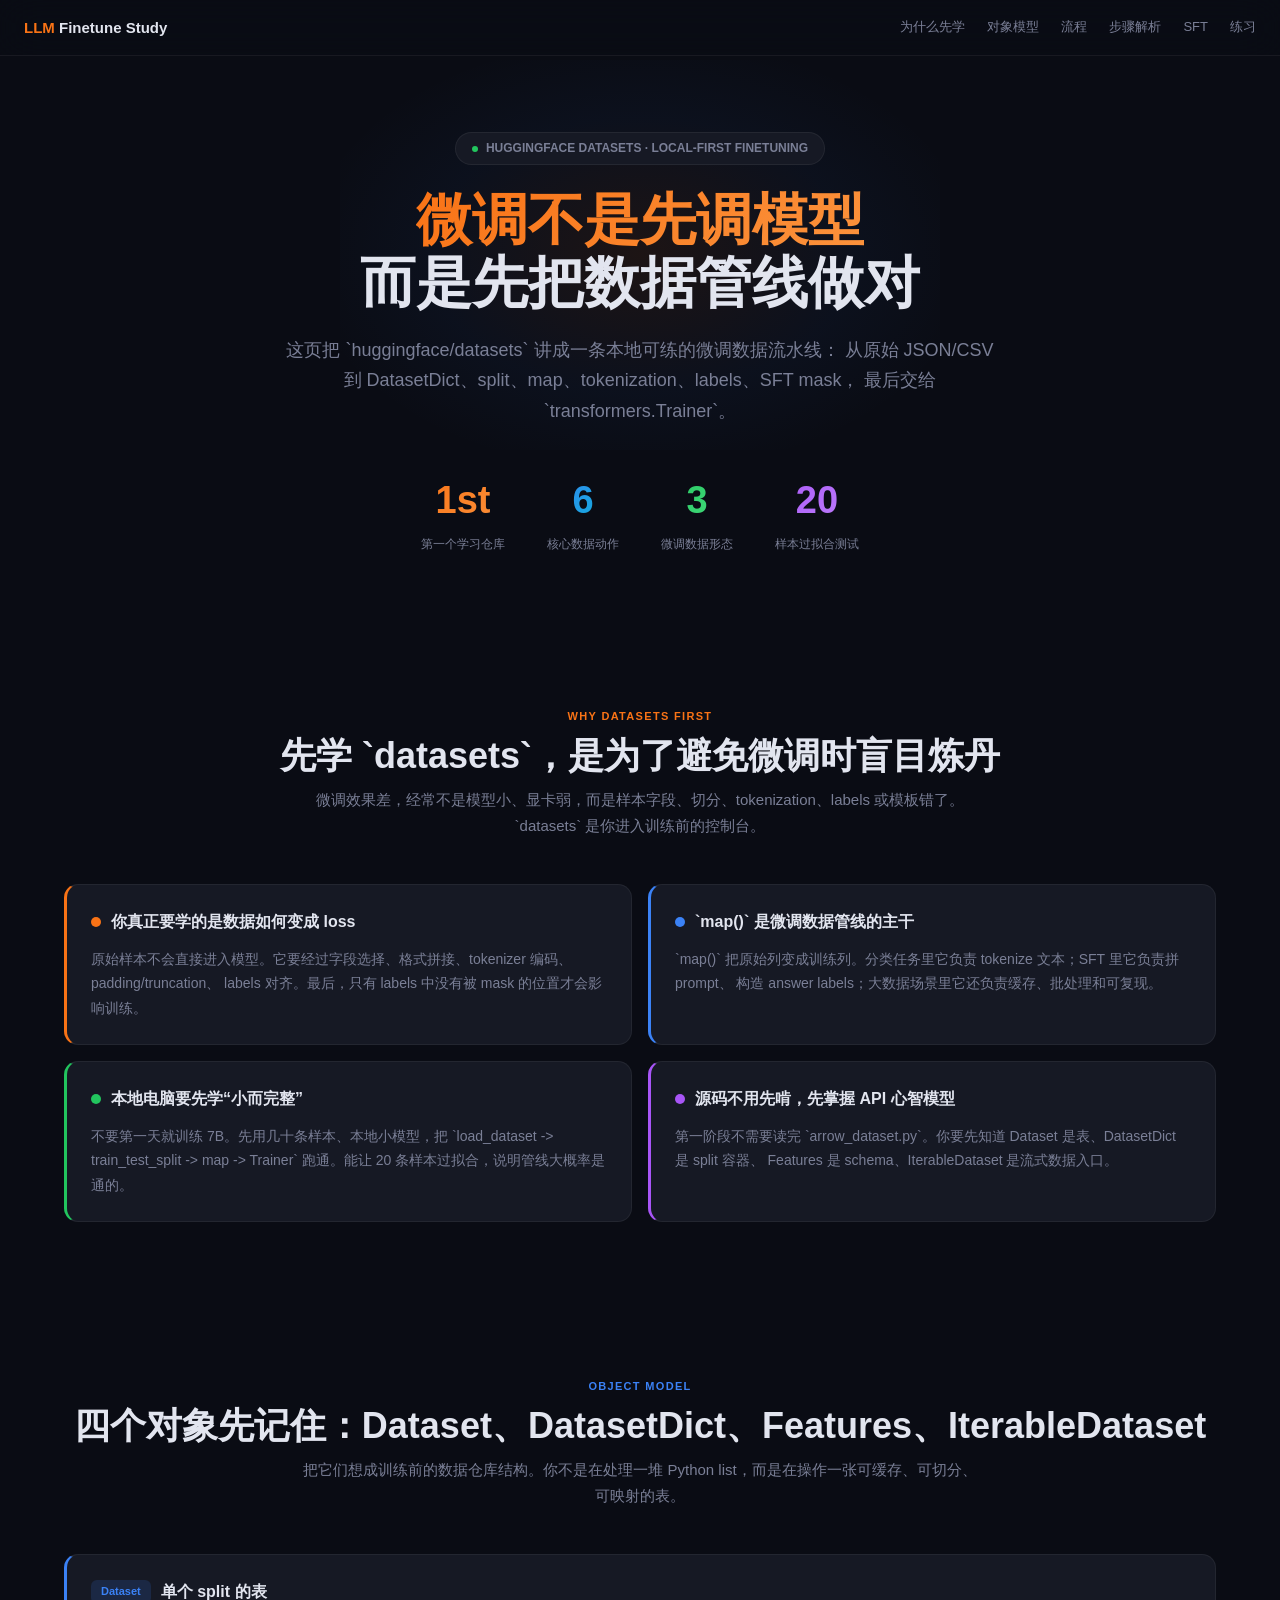
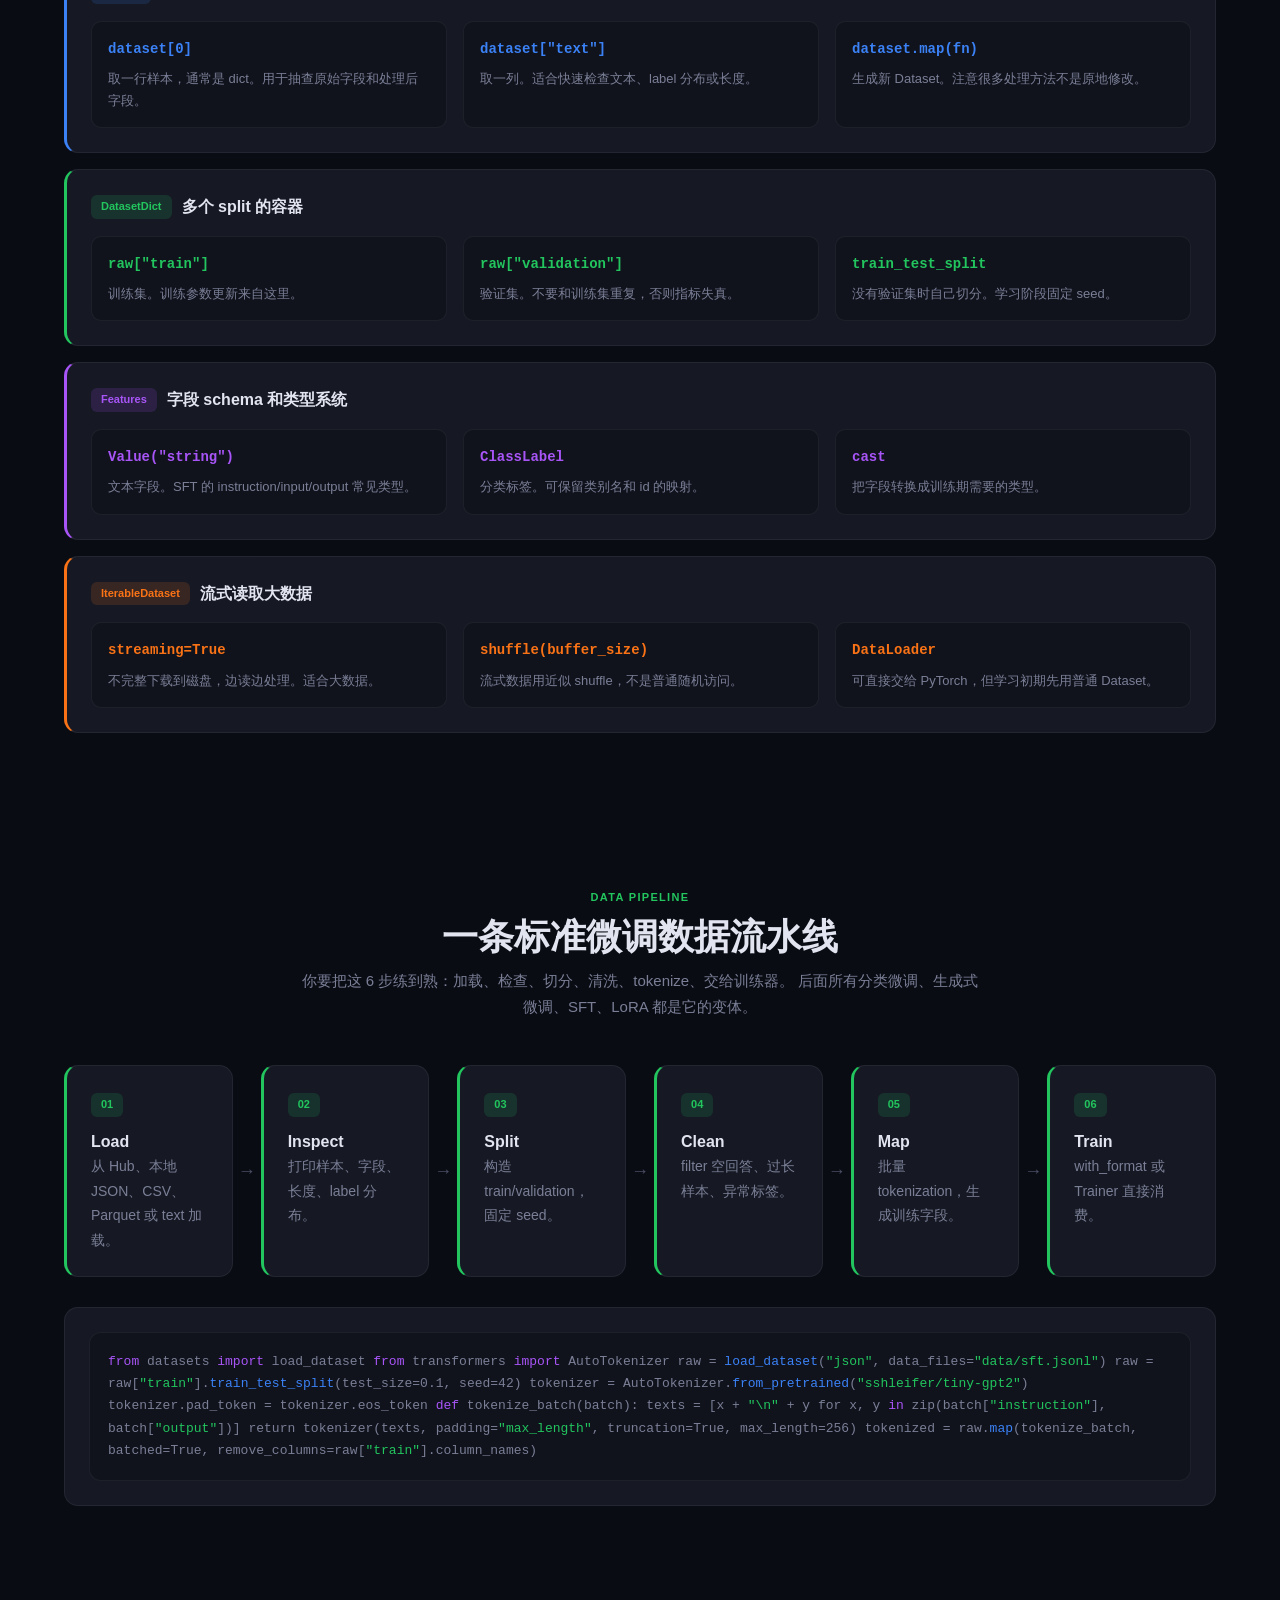
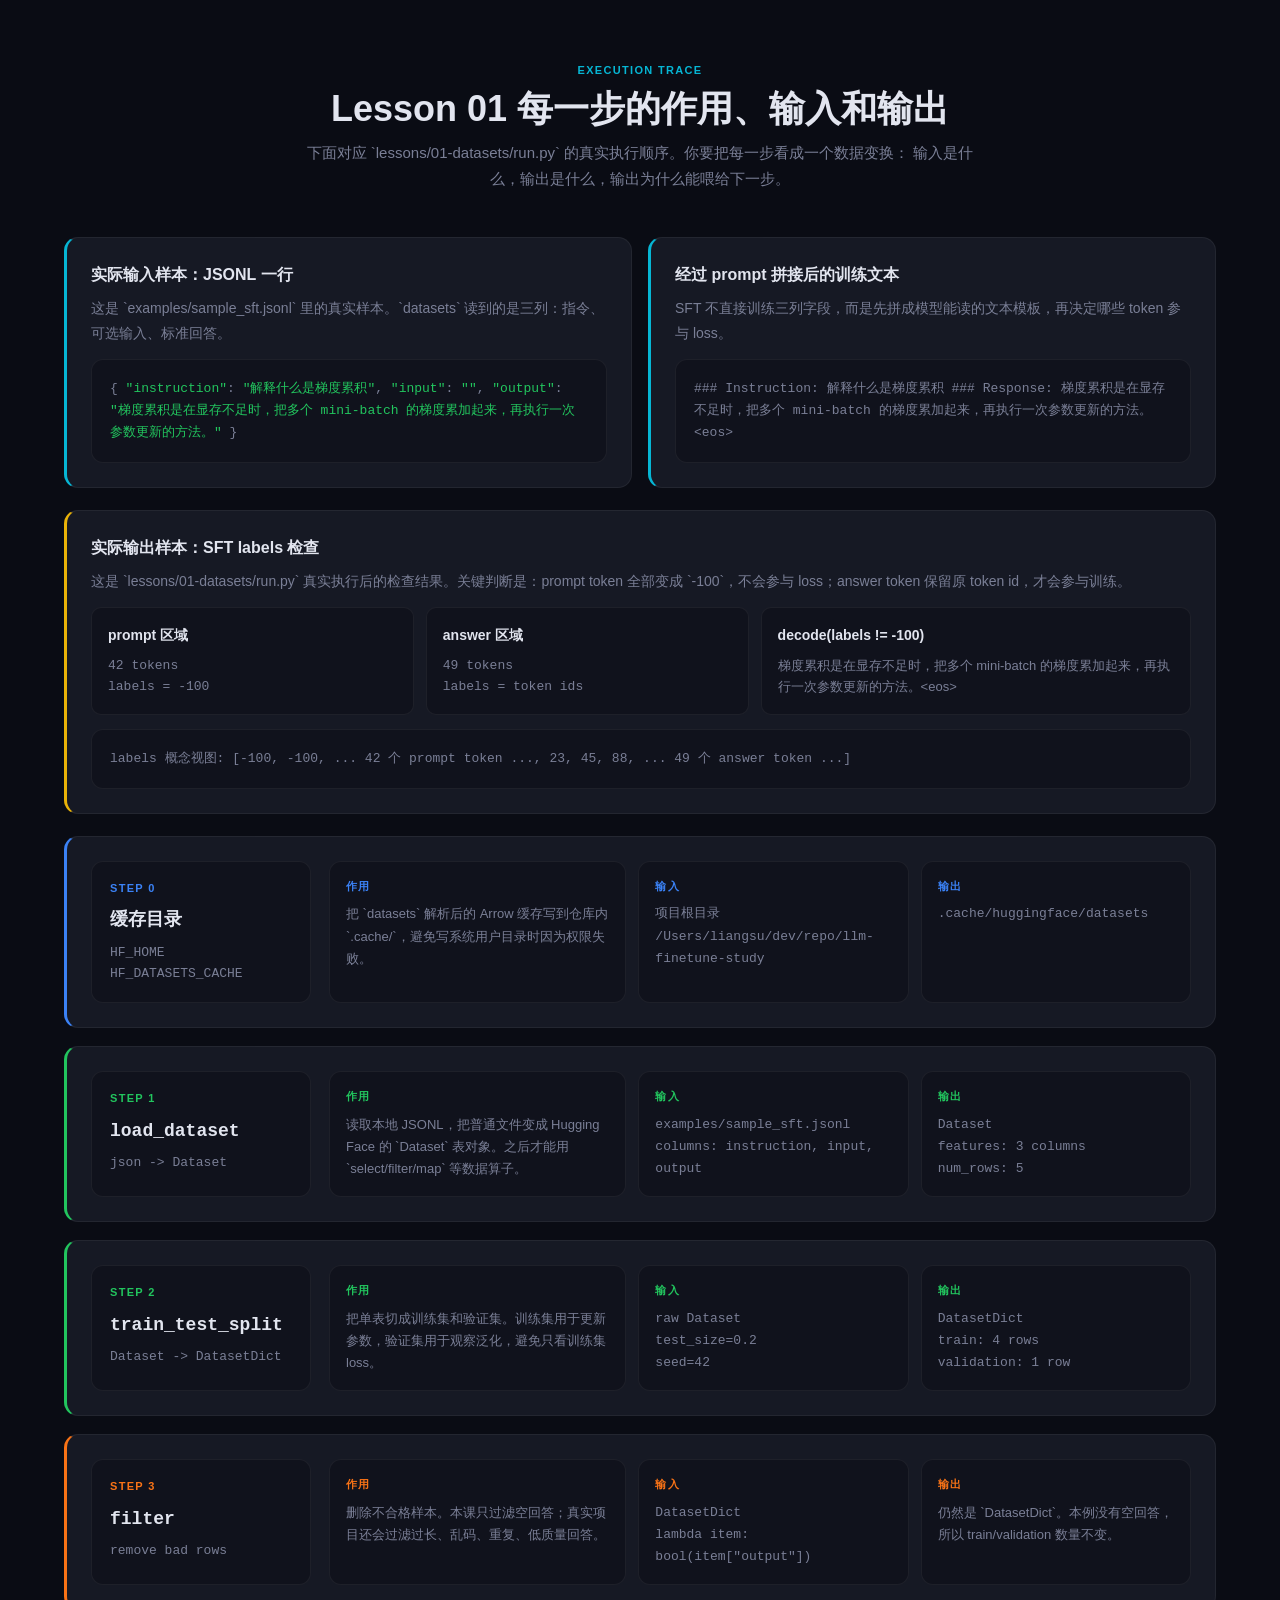
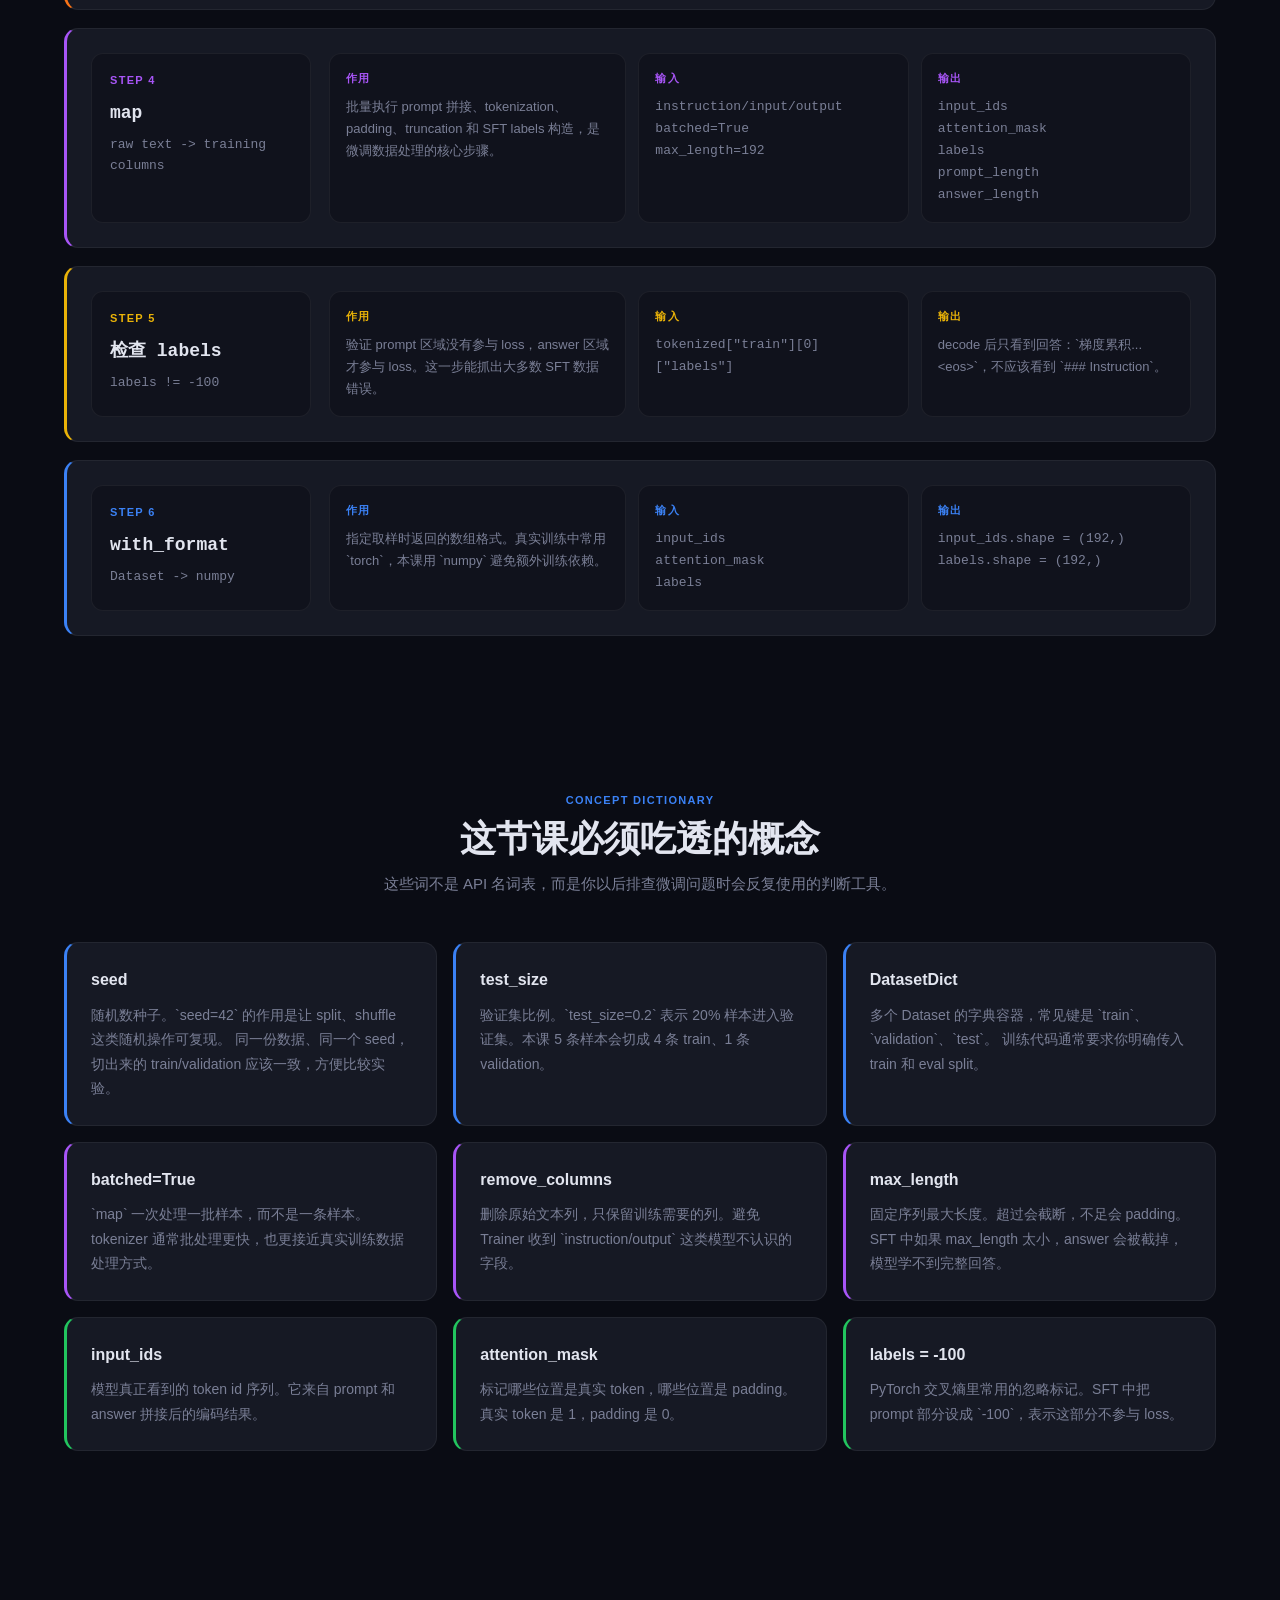
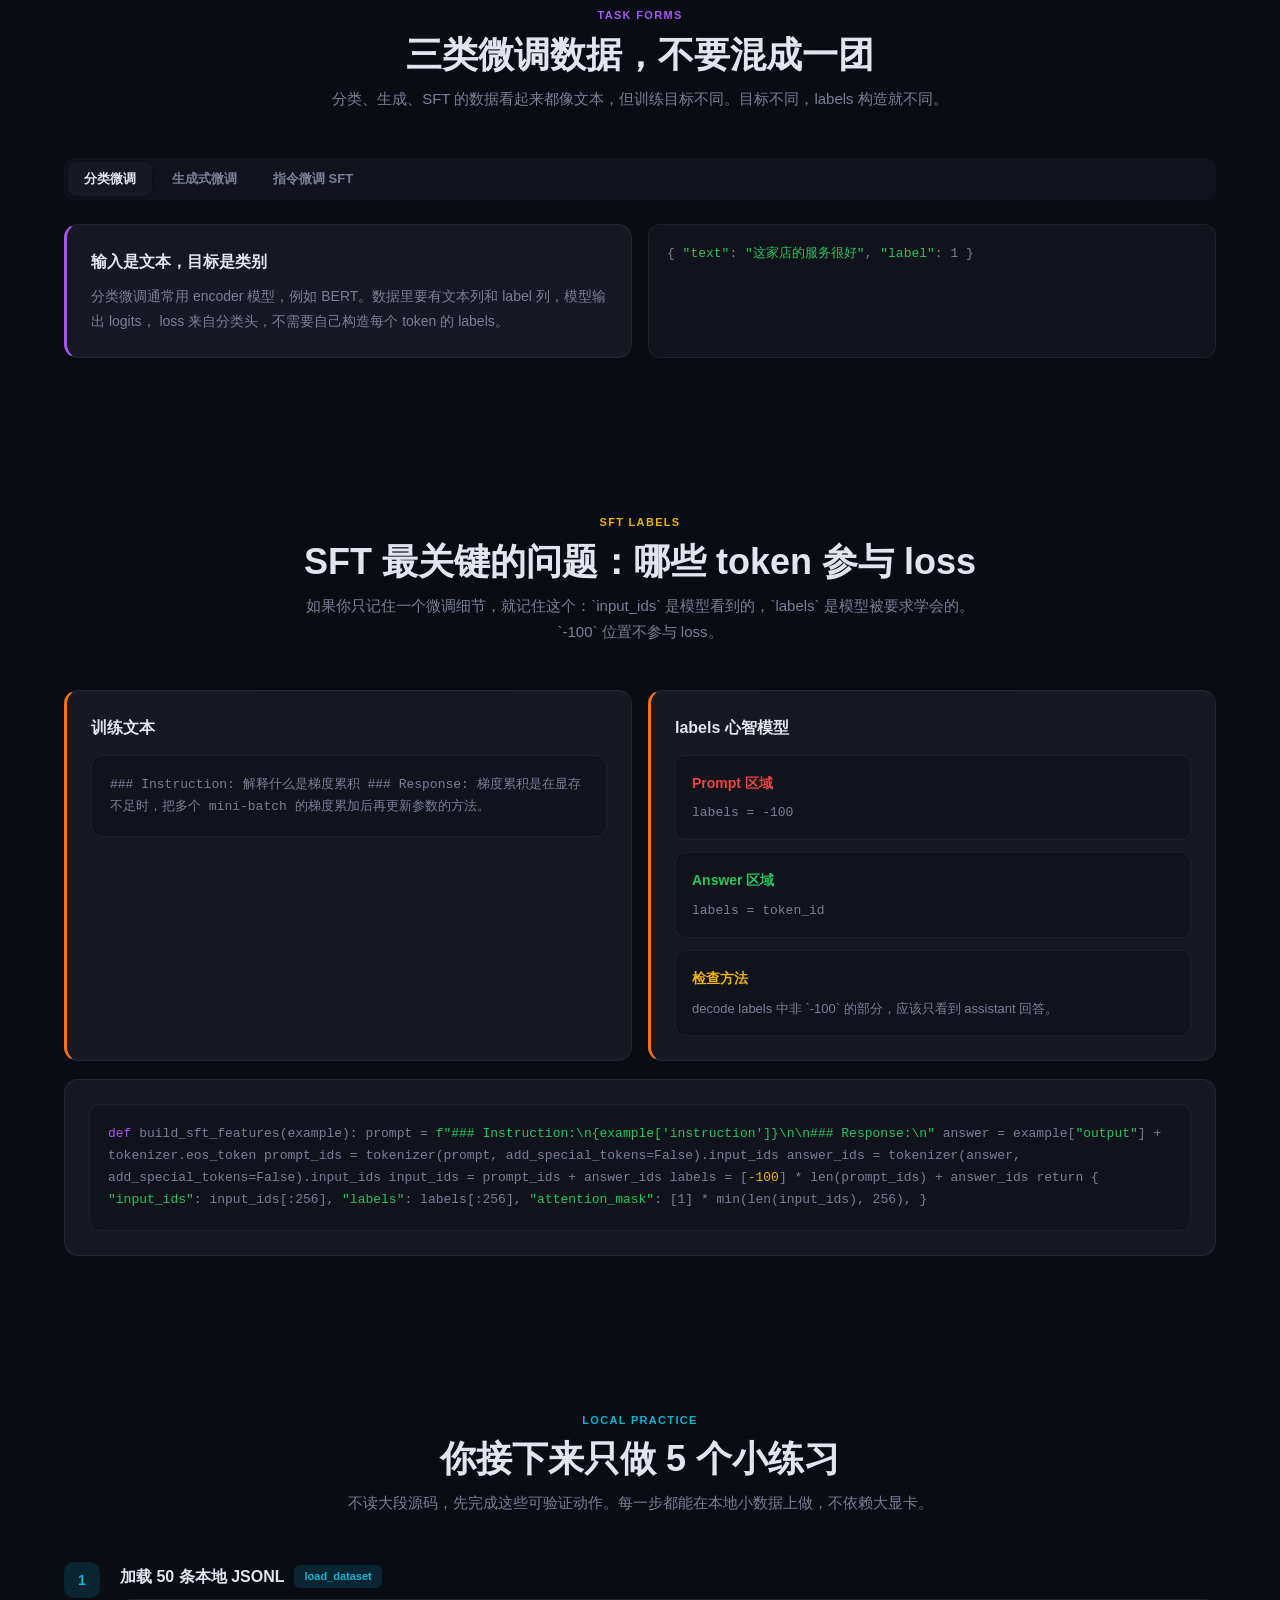
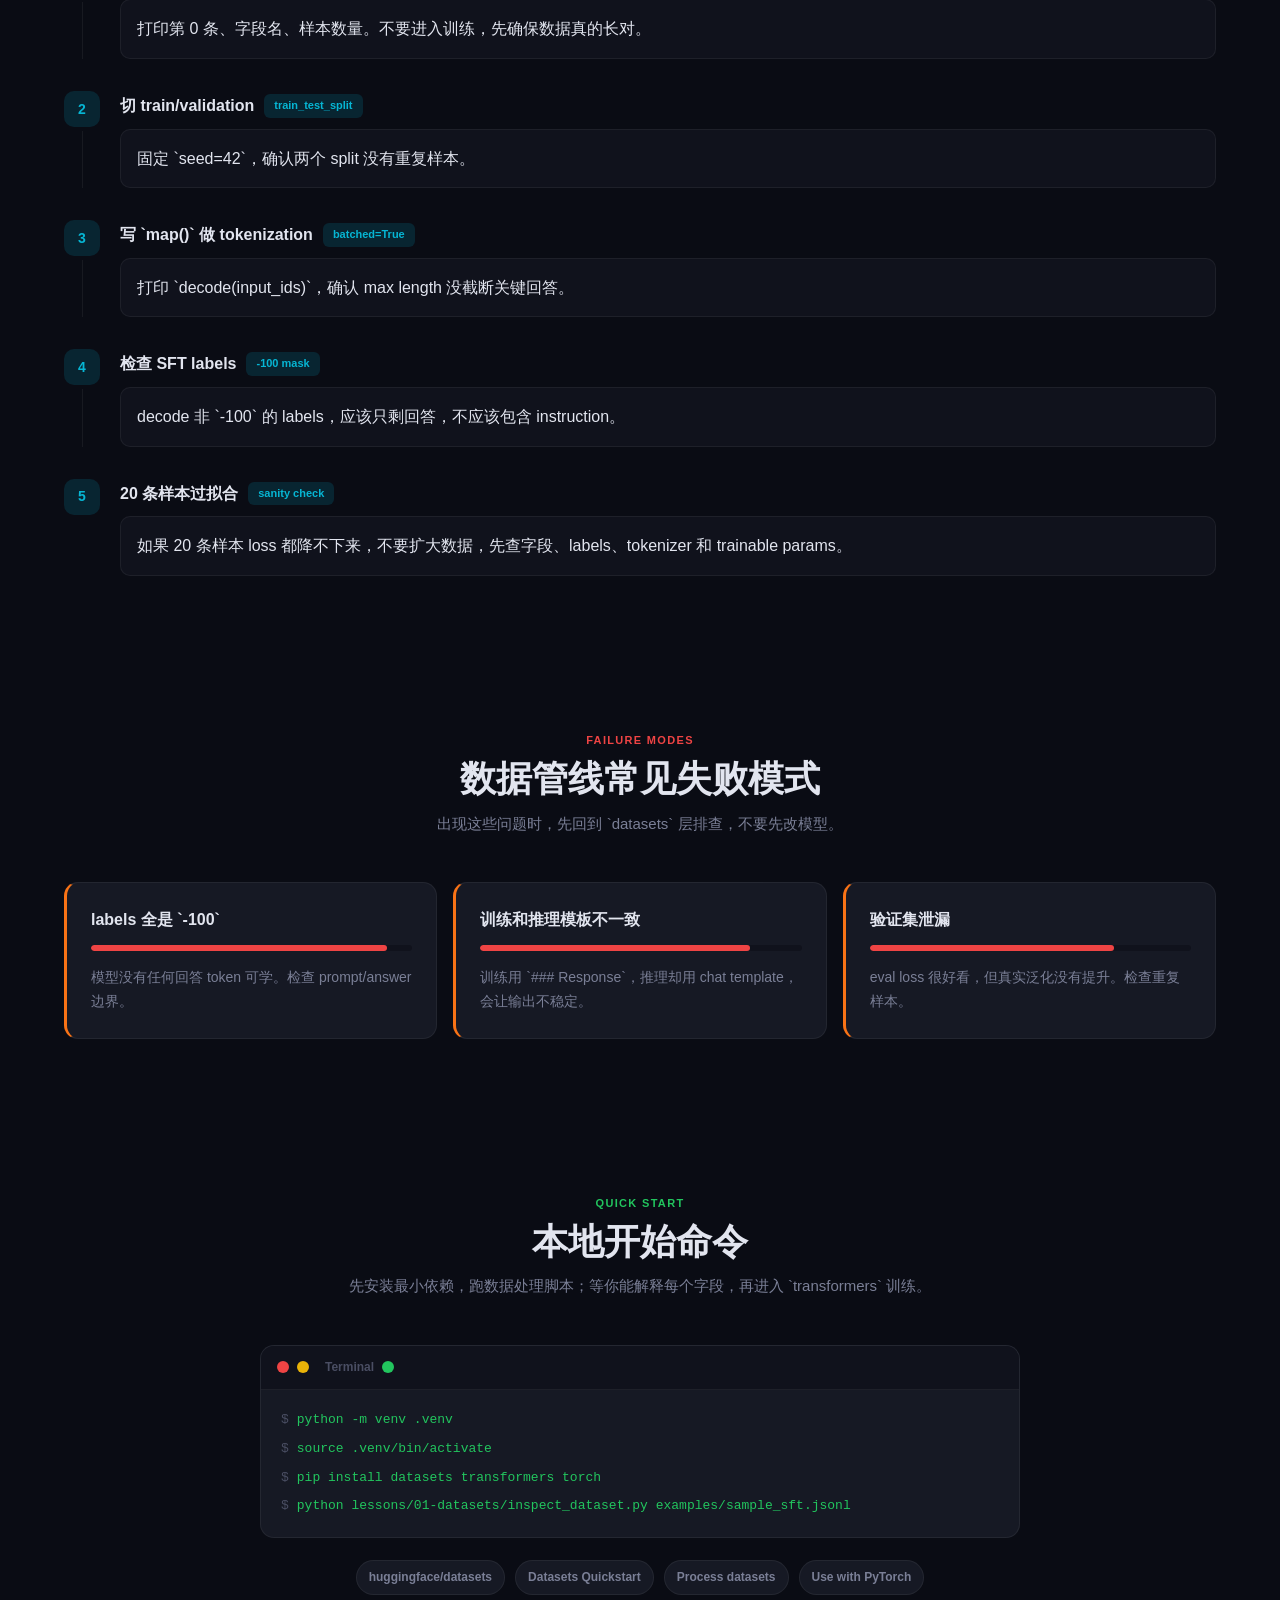
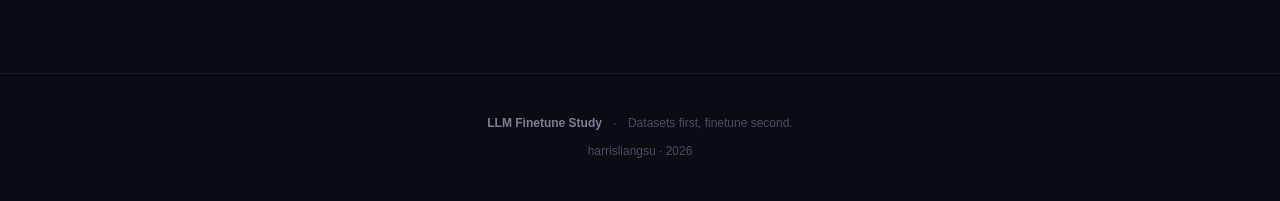
==== lessons/01-datasets/index.html @ c1cf3ad7 "Organize lessons into numbered folders" ====
<!DOCTYPE html>
<html lang="zh-CN">
<head>
  <meta charset="UTF-8" />
  <meta name="viewport" content="width=device-width, initial-scale=1.0" />
  <title>Datasets 微调数据管线 | LLM Finetune Study</title>
  <style>
    :root {
      --bg-deepest: #0a0c14;
      --bg-surface: #10121c;
      --bg-card: #161924;
      --bg-card-hover: #1c1f2e;
      --border: rgba(255, 255, 255, 0.06);
      --border-hover: rgba(255, 255, 255, 0.12);
      --text-primary: #e2e5ef;
      --text-secondary: #7a7f96;
      --text-tertiary: #4a4e63;
      --accent-orange: #f97316; --accent-orange-dim: rgba(249,115,22,0.15);
      --accent-blue: #3b82f6; --accent-blue-dim: rgba(59,130,246,0.15);
      --accent-green: #22c55e; --accent-green-dim: rgba(34,197,94,0.15);
      --accent-gold: #eab308; --accent-gold-dim: rgba(234,179,8,0.15);
      --accent-purple: #a855f7; --accent-purple-dim: rgba(168,85,247,0.15);
      --accent-red: #ef4444; --accent-red-dim: rgba(239,68,68,0.15);
      --accent-cyan: #06b6d4; --accent-cyan-dim: rgba(6,182,212,0.15);
      --radius: 14px;
      --radius-sm: 8px;
    }

    * { margin: 0; padding: 0; box-sizing: border-box; }

    html {
      scroll-behavior: smooth;
      scrollbar-width: thin;
      scrollbar-color: var(--text-tertiary) transparent;
    }
    html::-webkit-scrollbar { width: 4px; }
    html::-webkit-scrollbar-track { background: transparent; }
    html::-webkit-scrollbar-thumb { background: var(--text-tertiary); border-radius: 2px; }

    body {
      font-family: -apple-system, 'SF Pro Display', 'Helvetica Neue', 'PingFang SC',
                   'Microsoft YaHei', sans-serif;
      background: var(--bg-deepest);
      color: var(--text-primary);
      line-height: 1.6;
      -webkit-font-smoothing: antialiased;
    }

    code, pre, .mono {
      font-family: 'SF Mono', 'Fira Code', 'Cascadia Code', Menlo, monospace;
    }

    a { color: inherit; }

    .nav {
      position: fixed;
      top: 0;
      left: 0;
      right: 0;
      z-index: 100;
      background: rgba(10, 12, 20, 0.75);
      backdrop-filter: blur(20px);
      -webkit-backdrop-filter: blur(20px);
      border-bottom: 1px solid var(--border);
      padding: 0 24px;
      height: 56px;
      display: flex;
      align-items: center;
      justify-content: space-between;
    }

    .nav-logo {
      font-size: 15px;
      font-weight: 700;
      letter-spacing: 0;
      color: var(--text-primary);
      white-space: nowrap;
    }

    .nav-logo span { color: var(--accent-orange); }

    .nav-links {
      display: flex;
      gap: 22px;
      align-items: center;
    }

    .nav-links a {
      color: var(--text-secondary);
      text-decoration: none;
      font-size: 13px;
      font-weight: 500;
      transition: color 0.2s;
      white-space: nowrap;
    }

    .nav-links a:hover { color: var(--text-primary); }

    .hero {
      padding: 132px 24px 76px;
      max-width: 1200px;
      margin: 0 auto;
      text-align: center;
      position: relative;
    }

    .hero::before {
      content: '';
      position: absolute;
      top: 60px;
      left: 50%;
      transform: translateX(-50%);
      width: 600px;
      height: 390px;
      background: radial-gradient(ellipse,
        rgba(249,115,22,0.08) 0%,
        rgba(59,130,246,0.04) 50%,
        transparent 80%);
      pointer-events: none;
    }

    .hero > * { position: relative; }

    .hero-badge {
      display: inline-flex;
      align-items: center;
      gap: 8px;
      padding: 6px 16px;
      border-radius: 999px;
      background: var(--bg-card);
      border: 1px solid var(--border);
      font-size: 12px;
      font-weight: 600;
      color: var(--text-secondary);
      margin-bottom: 24px;
    }

    .hero-badge .dot {
      width: 6px;
      height: 6px;
      border-radius: 50%;
      background: var(--accent-green);
      animation: pulse 2s ease-in-out infinite;
    }

    .hero h1 {
      font-size: 56px;
      font-weight: 800;
      letter-spacing: 0;
      line-height: 1.12;
      margin-bottom: 20px;
    }

    .hero-desc {
      font-size: 18px;
      color: var(--text-secondary);
      max-width: 720px;
      margin: 0 auto 44px;
      line-height: 1.7;
    }

    .hero-stats {
      display: flex;
      justify-content: center;
      gap: 42px;
      flex-wrap: wrap;
    }

    .hero-stat-val {
      font-size: 38px;
      font-weight: 800;
      letter-spacing: 0;
    }

    .hero-stat-label {
      font-size: 12px;
      color: var(--text-secondary);
      font-weight: 500;
      margin-top: 4px;
    }

    .grad-orange {
      background: linear-gradient(135deg, var(--accent-orange), #fb923c);
      -webkit-background-clip: text;
      -webkit-text-fill-color: transparent;
      background-clip: text;
    }

    .grad-blue {
      background: linear-gradient(135deg, var(--accent-blue), var(--accent-cyan));
      -webkit-background-clip: text;
      -webkit-text-fill-color: transparent;
      background-clip: text;
    }

    .grad-green {
      background: linear-gradient(135deg, var(--accent-green), #4ade80);
      -webkit-background-clip: text;
      -webkit-text-fill-color: transparent;
      background-clip: text;
    }

    .grad-purple {
      background: linear-gradient(135deg, var(--accent-purple), #c084fc);
      -webkit-background-clip: text;
      -webkit-text-fill-color: transparent;
      background-clip: text;
    }

    .section {
      padding: 78px 24px;
      max-width: 1200px;
      margin: 0 auto;
    }

    .section-header-center {
      text-align: center;
      margin-bottom: 46px;
    }

    .section-label {
      font-size: 11px;
      font-weight: 600;
      letter-spacing: 0.12em;
      text-transform: uppercase;
      color: var(--accent-blue);
      margin-bottom: 8px;
    }

    .section-title {
      font-size: 36px;
      font-weight: 800;
      letter-spacing: 0;
      line-height: 1.2;
      margin-bottom: 10px;
    }

    .section-subtitle {
      color: var(--text-secondary);
      font-size: 15px;
      max-width: 680px;
      line-height: 1.7;
    }

    .section-subtitle.center {
      margin: 0 auto;
      text-align: center;
    }

    .grid-2 { display: grid; grid-template-columns: repeat(2, 1fr); gap: 16px; }
    .grid-3 { display: grid; grid-template-columns: repeat(3, 1fr); gap: 16px; }
    .grid-4 { display: grid; grid-template-columns: repeat(4, 1fr); gap: 16px; }

    .card {
      background: var(--bg-card);
      border: 1px solid var(--border);
      border-radius: var(--radius);
      padding: 24px;
      transition: border-color 0.3s, background 0.3s;
    }

    .card:hover {
      border-color: var(--border-hover);
      background: var(--bg-card-hover);
    }

    .card-rail-orange { border-left: 3px solid var(--accent-orange); }
    .card-rail-blue { border-left: 3px solid var(--accent-blue); }
    .card-rail-green { border-left: 3px solid var(--accent-green); }
    .card-rail-purple { border-left: 3px solid var(--accent-purple); }

    .pillar-dot {
      width: 10px;
      height: 10px;
      border-radius: 50%;
      flex-shrink: 0;
    }

    .badge {
      display: inline-flex;
      align-items: center;
      gap: 4px;
      padding: 3px 10px;
      border-radius: 6px;
      font-size: 11px;
      font-weight: 600;
      white-space: nowrap;
    }

    .surface {
      background: var(--bg-surface);
      border: 1px solid var(--border);
      border-radius: 10px;
      padding: 16px;
    }

    .surface-title {
      font-weight: 700;
      font-size: 14px;
      margin-bottom: 8px;
    }

    .surface-body {
      color: var(--text-secondary);
      font-size: 13px;
      line-height: 1.65;
    }

    .trace-list {
      display: flex;
      flex-direction: column;
      gap: 18px;
    }

    .trace-card {
      display: grid;
      grid-template-columns: 220px 1fr;
      gap: 18px;
      align-items: stretch;
    }

    .trace-sidebar {
      background: var(--bg-surface);
      border: 1px solid var(--border);
      border-radius: 12px;
      padding: 18px;
      min-width: 0;
    }

    .trace-step {
      font-size: 11px;
      font-weight: 800;
      letter-spacing: 0.12em;
      text-transform: uppercase;
      margin-bottom: 12px;
    }

    .trace-api {
      font-size: 18px;
      font-weight: 800;
      line-height: 1.3;
      margin-bottom: 10px;
      word-break: normal;
      overflow-wrap: anywhere;
    }

    .trace-type {
      color: var(--text-secondary);
      font-size: 13px;
      line-height: 1.6;
    }

    .trace-content {
      display: grid;
      grid-template-columns: 1.1fr 1fr 1fr;
      gap: 12px;
    }

    .trace-block {
      background: var(--bg-surface);
      border: 1px solid var(--border);
      border-radius: 12px;
      padding: 16px;
      min-width: 0;
    }

    .trace-block-label {
      font-size: 11px;
      font-weight: 800;
      letter-spacing: 0.12em;
      text-transform: uppercase;
      margin-bottom: 8px;
    }

    .trace-block-text {
      color: var(--text-secondary);
      font-size: 13px;
      line-height: 1.7;
    }

    .sample-grid {
      display: grid;
      grid-template-columns: 1fr 1fr;
      gap: 16px;
      align-items: stretch;
    }

    .sample-wide {
      margin-bottom: 22px;
      border-left: 3px solid var(--accent-gold);
    }

    .label-example {
      display: grid;
      grid-template-columns: 0.9fr 0.9fr 1.2fr;
      gap: 12px;
      margin-top: 14px;
    }

    .kicker-row {
      display: flex;
      align-items: center;
      gap: 10px;
      margin-bottom: 12px;
    }

    .card-title {
      font-weight: 800;
      font-size: 16px;
      letter-spacing: 0;
    }

    .card-body {
      color: var(--text-secondary);
      font-size: 14px;
      line-height: 1.75;
    }

    .flow-container {
      display: flex;
      align-items: stretch;
      gap: 0;
      overflow-x: auto;
      padding-bottom: 8px;
    }

    .flow-phase { flex: 1; min-width: 168px; }

    .flow-arrow {
      display: flex;
      align-items: center;
      justify-content: center;
      color: var(--text-tertiary);
      font-size: 18px;
      padding: 0 5px;
    }

    .tab-bar {
      display: flex;
      gap: 4px;
      margin-bottom: 24px;
      background: var(--bg-surface);
      border-radius: 10px;
      padding: 4px;
      overflow-x: auto;
    }

    .tab-btn {
      padding: 8px 16px;
      border-radius: 8px;
      border: none;
      background: transparent;
      color: var(--text-secondary);
      font-size: 13px;
      font-weight: 600;
      cursor: pointer;
      white-space: nowrap;
      transition: all 0.2s;
      font-family: inherit;
    }

    .tab-btn.active {
      background: var(--bg-card);
      color: var(--text-primary);
      box-shadow: 0 1px 3px rgba(0, 0, 0, 0.3);
    }

    .tab-panel { display: none; }
    .tab-panel.active { display: block; }

    .code-block {
      background: var(--bg-surface);
      border: 1px solid var(--border);
      border-radius: 12px;
      padding: 18px;
      color: var(--text-secondary);
      font-size: 13px;
      line-height: 1.7;
      overflow-x: auto;
    }

    .code-block .comment { color: var(--text-tertiary); }
    .code-block .keyword { color: var(--accent-purple); }
    .code-block .string { color: var(--accent-green); }
    .code-block .call { color: var(--accent-blue); }
    .code-block .warn { color: var(--accent-gold); }

    .timeline-item {
      display: flex;
      gap: 20px;
      position: relative;
      padding-bottom: 32px;
    }

    .timeline-item:last-child { padding-bottom: 0; }

    .timeline-num {
      width: 36px;
      height: 36px;
      border-radius: 10px;
      display: flex;
      align-items: center;
      justify-content: center;
      font-size: 14px;
      font-weight: 700;
      flex-shrink: 0;
    }

    .timeline-line {
      position: absolute;
      left: 18px;
      top: 40px;
      bottom: 0;
      width: 1px;
      background: var(--border);
    }

    .timeline-item:last-child .timeline-line { display: none; }

    .progress-bar {
      height: 6px;
      border-radius: 3px;
      background: var(--bg-surface);
      overflow: hidden;
      margin-top: 12px;
    }

    .progress-fill {
      height: 100%;
      border-radius: 3px;
      transition: width 1s ease-out;
    }

    .terminal {
      background: var(--bg-card);
      border: 1px solid var(--border);
      border-radius: var(--radius);
      overflow: hidden;
    }

    .terminal-header {
      display: flex;
      align-items: center;
      gap: 8px;
      padding: 12px 16px;
      background: var(--bg-surface);
      border-bottom: 1px solid var(--border);
    }

    .terminal-header::before,
    .terminal-header::after,
    .terminal-header > .dot-yellow {
      content: '';
      width: 12px;
      height: 12px;
      border-radius: 50%;
    }

    .terminal-header::before { background: var(--accent-red); }
    .terminal-header > .dot-yellow { background: var(--accent-gold); }
    .terminal-header::after { background: var(--accent-green); }

    .terminal-body {
      padding: 20px;
      font-family: 'SF Mono', 'Fira Code', 'Cascadia Code', Menlo, monospace;
      font-size: 13px;
      color: var(--accent-green);
      overflow-x: auto;
    }

    .terminal-prompt::before {
      content: '$';
      color: var(--text-tertiary);
      margin-right: 8px;
    }

    .footer {
      text-align: center;
      padding: 40px 24px;
      border-top: 1px solid var(--border);
      color: var(--text-tertiary);
      font-size: 12px;
    }

    .source-list {
      display: flex;
      flex-wrap: wrap;
      gap: 10px;
      justify-content: center;
      margin-top: 22px;
    }

    .source-list a {
      text-decoration: none;
      color: var(--text-secondary);
      border: 1px solid var(--border);
      background: var(--bg-card);
      border-radius: 999px;
      padding: 7px 12px;
      font-size: 12px;
      font-weight: 600;
    }

    .source-list a:hover {
      color: var(--text-primary);
      border-color: var(--border-hover);
    }

    @keyframes pulse {
      0%, 100% { opacity: 1; transform: scale(1); }
      50% { opacity: 0.5; transform: scale(0.8); }
    }

    @keyframes fadeUp {
      from { opacity: 0; transform: translateY(20px); }
      to { opacity: 1; transform: translateY(0); }
    }

    .fade-up { animation: fadeUp 0.6s ease-out both; }

    @media (max-width: 900px) {
      .grid-2, .grid-3, .grid-4 { grid-template-columns: 1fr; }
      .trace-card { grid-template-columns: 1fr; }
      .trace-content { grid-template-columns: 1fr; }
      .sample-grid { grid-template-columns: 1fr; }
      .label-example { grid-template-columns: 1fr; }
      .nav-links { display: none; }
      .hero { padding-top: 112px; }
      .hero h1 { font-size: 38px; }
      .hero-desc { font-size: 16px; }
      .section-title { font-size: 28px; }
      .hero-stats { gap: 24px; }
    }
  </style>
</head>
<body>
  <nav class="nav">
    <div class="nav-logo"><span>LLM</span> Finetune Study</div>
    <div class="nav-links">
      <a href="#why">为什么先学</a>
      <a href="#object">对象模型</a>
      <a href="#pipeline">流程</a>
      <a href="#execution">步骤解析</a>
      <a href="#sft">SFT</a>
      <a href="#practice">练习</a>
    </div>
  </nav>

  <main>
    <section class="hero">
      <div class="hero-badge">
        <span class="dot"></span>
        HUGGINGFACE DATASETS · LOCAL-FIRST FINETUNING
      </div>
      <h1>
        <span class="grad-orange">微调不是先调模型</span><br />
        而是先把数据管线做对
      </h1>
      <p class="hero-desc">
        这页把 `huggingface/datasets` 讲成一条本地可练的微调数据流水线：
        从原始 JSON/CSV 到 DatasetDict、split、map、tokenization、labels、SFT mask，
        最后交给 `transformers.Trainer`。
      </p>
      <div class="hero-stats">
        <div>
          <div class="hero-stat-val grad-orange">1st</div>
          <div class="hero-stat-label">第一个学习仓库</div>
        </div>
        <div>
          <div class="hero-stat-val grad-blue">6</div>
          <div class="hero-stat-label">核心数据动作</div>
        </div>
        <div>
          <div class="hero-stat-val grad-green">3</div>
          <div class="hero-stat-label">微调数据形态</div>
        </div>
        <div>
          <div class="hero-stat-val grad-purple">20</div>
          <div class="hero-stat-label">样本过拟合测试</div>
        </div>
      </div>
    </section>

    <section class="section" id="why">
      <div class="section-header-center">
        <div class="section-label" style="color: var(--accent-orange);">WHY DATASETS FIRST</div>
        <h2 class="section-title">先学 `datasets`，是为了避免微调时盲目炼丹</h2>
        <p class="section-subtitle center">
          微调效果差，经常不是模型小、显卡弱，而是样本字段、切分、tokenization、labels 或模板错了。
          `datasets` 是你进入训练前的控制台。
        </p>
      </div>

      <div class="grid-2">
        <div class="card card-rail-orange fade-up">
          <div class="kicker-row">
            <div class="pillar-dot" style="background: var(--accent-orange);"></div>
            <div class="card-title">你真正要学的是数据如何变成 loss</div>
          </div>
          <p class="card-body">
            原始样本不会直接进入模型。它要经过字段选择、格式拼接、tokenizer 编码、padding/truncation、
            labels 对齐。最后，只有 labels 中没有被 mask 的位置才会影响训练。
          </p>
        </div>

        <div class="card card-rail-blue fade-up">
          <div class="kicker-row">
            <div class="pillar-dot" style="background: var(--accent-blue);"></div>
            <div class="card-title">`map()` 是微调数据管线的主干</div>
          </div>
          <p class="card-body">
            `map()` 把原始列变成训练列。分类任务里它负责 tokenize 文本；SFT 里它负责拼 prompt、
            构造 answer labels；大数据场景里它还负责缓存、批处理和可复现。
          </p>
        </div>

        <div class="card card-rail-green fade-up">
          <div class="kicker-row">
            <div class="pillar-dot" style="background: var(--accent-green);"></div>
            <div class="card-title">本地电脑要先学“小而完整”</div>
          </div>
          <p class="card-body">
            不要第一天就训练 7B。先用几十条样本、本地小模型，把 `load_dataset -> train_test_split -> map -> Trainer`
            跑通。能让 20 条样本过拟合，说明管线大概率是通的。
          </p>
        </div>

        <div class="card card-rail-purple fade-up">
          <div class="kicker-row">
            <div class="pillar-dot" style="background: var(--accent-purple);"></div>
            <div class="card-title">源码不用先啃，先掌握 API 心智模型</div>
          </div>
          <p class="card-body">
            第一阶段不需要读完 `arrow_dataset.py`。你要先知道 Dataset 是表、DatasetDict 是 split 容器、
            Features 是 schema、IterableDataset 是流式数据入口。
          </p>
        </div>
      </div>
    </section>

    <section class="section" id="object">
      <div class="section-header-center">
        <div class="section-label" style="color: var(--accent-blue);">OBJECT MODEL</div>
        <h2 class="section-title">四个对象先记住：Dataset、DatasetDict、Features、IterableDataset</h2>
        <p class="section-subtitle center">
          把它们想成训练前的数据仓库结构。你不是在处理一堆 Python list，而是在操作一张可缓存、可切分、可映射的表。
        </p>
      </div>

      <div style="display: flex; flex-direction: column; gap: 16px;">
        <div class="card card-rail-blue">
          <div style="display: flex; align-items: center; gap: 10px; margin-bottom: 16px;">
            <span class="badge" style="background: var(--accent-blue-dim); color: var(--accent-blue);">Dataset</span>
            <span class="card-title">单个 split 的表</span>
          </div>
          <div class="grid-3">
            <div class="surface">
              <div class="surface-title mono" style="color: var(--accent-blue);">dataset[0]</div>
              <div class="surface-body">取一行样本，通常是 dict。用于抽查原始字段和处理后字段。</div>
            </div>
            <div class="surface">
              <div class="surface-title mono" style="color: var(--accent-blue);">dataset["text"]</div>
              <div class="surface-body">取一列。适合快速检查文本、label 分布或长度。</div>
            </div>
            <div class="surface">
              <div class="surface-title mono" style="color: var(--accent-blue);">dataset.map(fn)</div>
              <div class="surface-body">生成新 Dataset。注意很多处理方法不是原地修改。</div>
            </div>
          </div>
        </div>

        <div class="card card-rail-green">
          <div style="display: flex; align-items: center; gap: 10px; margin-bottom: 16px;">
            <span class="badge" style="background: var(--accent-green-dim); color: var(--accent-green);">DatasetDict</span>
            <span class="card-title">多个 split 的容器</span>
          </div>
          <div class="grid-3">
            <div class="surface">
              <div class="surface-title mono" style="color: var(--accent-green);">raw["train"]</div>
              <div class="surface-body">训练集。训练参数更新来自这里。</div>
            </div>
            <div class="surface">
              <div class="surface-title mono" style="color: var(--accent-green);">raw["validation"]</div>
              <div class="surface-body">验证集。不要和训练集重复，否则指标失真。</div>
            </div>
            <div class="surface">
              <div class="surface-title mono" style="color: var(--accent-green);">train_test_split</div>
              <div class="surface-body">没有验证集时自己切分。学习阶段固定 seed。</div>
            </div>
          </div>
        </div>

        <div class="card card-rail-purple">
          <div style="display: flex; align-items: center; gap: 10px; margin-bottom: 16px;">
            <span class="badge" style="background: var(--accent-purple-dim); color: var(--accent-purple);">Features</span>
            <span class="card-title">字段 schema 和类型系统</span>
          </div>
          <div class="grid-3">
            <div class="surface">
              <div class="surface-title mono" style="color: var(--accent-purple);">Value("string")</div>
              <div class="surface-body">文本字段。SFT 的 instruction/input/output 常见类型。</div>
            </div>
            <div class="surface">
              <div class="surface-title mono" style="color: var(--accent-purple);">ClassLabel</div>
              <div class="surface-body">分类标签。可保留类别名和 id 的映射。</div>
            </div>
            <div class="surface">
              <div class="surface-title mono" style="color: var(--accent-purple);">cast</div>
              <div class="surface-body">把字段转换成训练期需要的类型。</div>
            </div>
          </div>
        </div>

        <div class="card card-rail-orange">
          <div style="display: flex; align-items: center; gap: 10px; margin-bottom: 16px;">
            <span class="badge" style="background: var(--accent-orange-dim); color: var(--accent-orange);">IterableDataset</span>
            <span class="card-title">流式读取大数据</span>
          </div>
          <div class="grid-3">
            <div class="surface">
              <div class="surface-title mono" style="color: var(--accent-orange);">streaming=True</div>
              <div class="surface-body">不完整下载到磁盘，边读边处理。适合大数据。</div>
            </div>
            <div class="surface">
              <div class="surface-title mono" style="color: var(--accent-orange);">shuffle(buffer_size)</div>
              <div class="surface-body">流式数据用近似 shuffle，不是普通随机访问。</div>
            </div>
            <div class="surface">
              <div class="surface-title mono" style="color: var(--accent-orange);">DataLoader</div>
              <div class="surface-body">可直接交给 PyTorch，但学习初期先用普通 Dataset。</div>
            </div>
          </div>
        </div>
      </div>
    </section>

    <section class="section" id="pipeline">
      <div class="section-header-center">
        <div class="section-label" style="color: var(--accent-green);">DATA PIPELINE</div>
        <h2 class="section-title">一条标准微调数据流水线</h2>
        <p class="section-subtitle center">
          你要把这 6 步练到熟：加载、检查、切分、清洗、tokenize、交给训练器。
          后面所有分类微调、生成式微调、SFT、LoRA 都是它的变体。
        </p>
      </div>

      <div class="flow-container">
        <div class="flow-phase card card-rail-green">
          <span class="badge" style="background: var(--accent-green-dim); color: var(--accent-green);">01</span>
          <div class="card-title" style="margin-top: 12px;">Load</div>
          <p class="card-body">从 Hub、本地 JSON、CSV、Parquet 或 text 加载。</p>
        </div>
        <div class="flow-arrow">→</div>
        <div class="flow-phase card card-rail-green">
          <span class="badge" style="background: var(--accent-green-dim); color: var(--accent-green);">02</span>
          <div class="card-title" style="margin-top: 12px;">Inspect</div>
          <p class="card-body">打印样本、字段、长度、label 分布。</p>
        </div>
        <div class="flow-arrow">→</div>
        <div class="flow-phase card card-rail-green">
          <span class="badge" style="background: var(--accent-green-dim); color: var(--accent-green);">03</span>
          <div class="card-title" style="margin-top: 12px;">Split</div>
          <p class="card-body">构造 train/validation，固定 seed。</p>
        </div>
        <div class="flow-arrow">→</div>
        <div class="flow-phase card card-rail-green">
          <span class="badge" style="background: var(--accent-green-dim); color: var(--accent-green);">04</span>
          <div class="card-title" style="margin-top: 12px;">Clean</div>
          <p class="card-body">filter 空回答、过长样本、异常标签。</p>
        </div>
        <div class="flow-arrow">→</div>
        <div class="flow-phase card card-rail-green">
          <span class="badge" style="background: var(--accent-green-dim); color: var(--accent-green);">05</span>
          <div class="card-title" style="margin-top: 12px;">Map</div>
          <p class="card-body">批量 tokenization，生成训练字段。</p>
        </div>
        <div class="flow-arrow">→</div>
        <div class="flow-phase card card-rail-green">
          <span class="badge" style="background: var(--accent-green-dim); color: var(--accent-green);">06</span>
          <div class="card-title" style="margin-top: 12px;">Train</div>
          <p class="card-body">with_format 或 Trainer 直接消费。</p>
        </div>
      </div>

      <div class="card" style="margin-top: 22px;">
        <div class="code-block mono"><span class="keyword">from</span> datasets <span class="keyword">import</span> load_dataset
<span class="keyword">from</span> transformers <span class="keyword">import</span> AutoTokenizer

raw = <span class="call">load_dataset</span>(<span class="string">"json"</span>, data_files=<span class="string">"data/sft.jsonl"</span>)
raw = raw[<span class="string">"train"</span>].<span class="call">train_test_split</span>(test_size=0.1, seed=42)

tokenizer = AutoTokenizer.<span class="call">from_pretrained</span>(<span class="string">"sshleifer/tiny-gpt2"</span>)
tokenizer.pad_token = tokenizer.eos_token

<span class="keyword">def</span> tokenize_batch(batch):
    texts = [x + <span class="string">"\n"</span> + y for x, y <span class="keyword">in</span> zip(batch[<span class="string">"instruction"</span>], batch[<span class="string">"output"</span>])]
    return tokenizer(texts, padding=<span class="string">"max_length"</span>, truncation=True, max_length=256)

tokenized = raw.<span class="call">map</span>(tokenize_batch, batched=True, remove_columns=raw[<span class="string">"train"</span>].column_names)</div>
      </div>
    </section>

    <section class="section" id="execution">
      <div class="section-header-center">
        <div class="section-label" style="color: var(--accent-cyan);">EXECUTION TRACE</div>
        <h2 class="section-title">Lesson 01 每一步的作用、输入和输出</h2>
        <p class="section-subtitle center">
          下面对应 `lessons/01-datasets/run.py` 的真实执行顺序。你要把每一步看成一个数据变换：
          输入是什么，输出是什么，输出为什么能喂给下一步。
        </p>
      </div>

      <div class="sample-grid" style="margin-bottom: 22px;">
        <div class="card" style="border-left: 3px solid var(--accent-cyan);">
          <div class="card-title">实际输入样本：JSONL 一行</div>
          <p class="card-body" style="margin: 8px 0 14px;">
            这是 `examples/sample_sft.jsonl` 里的真实样本。`datasets` 读到的是三列：指令、可选输入、标准回答。
          </p>
          <div class="code-block mono">{
  <span class="string">"instruction"</span>: <span class="string">"解释什么是梯度累积"</span>,
  <span class="string">"input"</span>: <span class="string">""</span>,
  <span class="string">"output"</span>: <span class="string">"梯度累积是在显存不足时，把多个 mini-batch 的梯度累加起来，再执行一次参数更新的方法。"</span>
}</div>
        </div>

        <div class="card" style="border-left: 3px solid var(--accent-cyan);">
          <div class="card-title">经过 prompt 拼接后的训练文本</div>
          <p class="card-body" style="margin: 8px 0 14px;">
            SFT 不直接训练三列字段，而是先拼成模型能读的文本模板，再决定哪些 token 参与 loss。
          </p>
          <div class="code-block mono">### Instruction:
解释什么是梯度累积

### Response:
梯度累积是在显存不足时，把多个 mini-batch 的梯度累加起来，再执行一次参数更新的方法。&lt;eos&gt;</div>
        </div>
      </div>

      <div class="card sample-wide">
        <div class="card-title">实际输出样本：SFT labels 检查</div>
        <p class="card-body" style="margin: 8px 0 0;">
          这是 `lessons/01-datasets/run.py` 真实执行后的检查结果。关键判断是：prompt token 全部变成 `-100`，不会参与 loss；answer token 保留原 token id，才会参与训练。
        </p>
        <div class="label-example">
          <div class="surface">
            <div class="surface-title">prompt 区域</div>
            <div class="surface-body mono">42 tokens<br />labels = -100</div>
          </div>
          <div class="surface">
            <div class="surface-title">answer 区域</div>
            <div class="surface-body mono">49 tokens<br />labels = token ids</div>
          </div>
          <div class="surface">
            <div class="surface-title">decode(labels != -100)</div>
            <div class="surface-body">梯度累积是在显存不足时，把多个 mini-batch 的梯度累加起来，再执行一次参数更新的方法。&lt;eos&gt;</div>
          </div>
        </div>
        <div class="code-block mono" style="margin-top: 14px;">labels 概念视图:
[-100, -100, ... 42 个 prompt token ..., 23, 45, 88, ... 49 个 answer token ...]</div>
      </div>

      <div class="trace-list">
        <div class="card card-rail-blue trace-card">
          <div class="trace-sidebar">
            <div class="trace-step" style="color: var(--accent-blue);">Step 0</div>
            <div class="trace-api mono">缓存目录</div>
            <div class="trace-type mono">HF_HOME<br />HF_DATASETS_CACHE</div>
          </div>
          <div class="trace-content">
            <div class="trace-block">
              <div class="trace-block-label" style="color: var(--accent-blue);">作用</div>
              <div class="trace-block-text">把 `datasets` 解析后的 Arrow 缓存写到仓库内 `.cache/`，避免写系统用户目录时因为权限失败。</div>
            </div>
            <div class="trace-block">
              <div class="trace-block-label" style="color: var(--accent-blue);">输入</div>
              <div class="trace-block-text mono">项目根目录<br />/Users/liangsu/dev/repo/llm-finetune-study</div>
            </div>
            <div class="trace-block">
              <div class="trace-block-label" style="color: var(--accent-blue);">输出</div>
              <div class="trace-block-text mono">.cache/huggingface/datasets</div>
            </div>
          </div>
        </div>

        <div class="card card-rail-green trace-card">
          <div class="trace-sidebar">
            <div class="trace-step" style="color: var(--accent-green);">Step 1</div>
            <div class="trace-api mono">load_dataset</div>
            <div class="trace-type mono">json -> Dataset</div>
          </div>
          <div class="trace-content">
            <div class="trace-block">
              <div class="trace-block-label" style="color: var(--accent-green);">作用</div>
              <div class="trace-block-text">读取本地 JSONL，把普通文件变成 Hugging Face 的 `Dataset` 表对象。之后才能用 `select/filter/map` 等数据算子。</div>
            </div>
            <div class="trace-block">
              <div class="trace-block-label" style="color: var(--accent-green);">输入</div>
              <div class="trace-block-text mono">examples/sample_sft.jsonl<br />columns: instruction, input, output</div>
            </div>
            <div class="trace-block">
              <div class="trace-block-label" style="color: var(--accent-green);">输出</div>
              <div class="trace-block-text mono">Dataset<br />features: 3 columns<br />num_rows: 5</div>
            </div>
          </div>
        </div>

        <div class="card card-rail-green trace-card">
          <div class="trace-sidebar">
            <div class="trace-step" style="color: var(--accent-green);">Step 2</div>
            <div class="trace-api mono">train_test_split</div>
            <div class="trace-type mono">Dataset -> DatasetDict</div>
          </div>
          <div class="trace-content">
            <div class="trace-block">
              <div class="trace-block-label" style="color: var(--accent-green);">作用</div>
              <div class="trace-block-text">把单表切成训练集和验证集。训练集用于更新参数，验证集用于观察泛化，避免只看训练集 loss。</div>
            </div>
            <div class="trace-block">
              <div class="trace-block-label" style="color: var(--accent-green);">输入</div>
              <div class="trace-block-text mono">raw Dataset<br />test_size=0.2<br />seed=42</div>
            </div>
            <div class="trace-block">
              <div class="trace-block-label" style="color: var(--accent-green);">输出</div>
              <div class="trace-block-text mono">DatasetDict<br />train: 4 rows<br />validation: 1 row</div>
            </div>
          </div>
        </div>

        <div class="card card-rail-orange trace-card">
          <div class="trace-sidebar">
            <div class="trace-step" style="color: var(--accent-orange);">Step 3</div>
            <div class="trace-api mono">filter</div>
            <div class="trace-type mono">remove bad rows</div>
          </div>
          <div class="trace-content">
            <div class="trace-block">
              <div class="trace-block-label" style="color: var(--accent-orange);">作用</div>
              <div class="trace-block-text">删除不合格样本。本课只过滤空回答；真实项目还会过滤过长、乱码、重复、低质量回答。</div>
            </div>
            <div class="trace-block">
              <div class="trace-block-label" style="color: var(--accent-orange);">输入</div>
              <div class="trace-block-text mono">DatasetDict<br />lambda item: bool(item["output"])</div>
            </div>
            <div class="trace-block">
              <div class="trace-block-label" style="color: var(--accent-orange);">输出</div>
              <div class="trace-block-text">仍然是 `DatasetDict`。本例没有空回答，所以 train/validation 数量不变。</div>
            </div>
          </div>
        </div>

        <div class="card card-rail-purple trace-card">
          <div class="trace-sidebar">
            <div class="trace-step" style="color: var(--accent-purple);">Step 4</div>
            <div class="trace-api mono">map</div>
            <div class="trace-type mono">raw text -> training columns</div>
          </div>
          <div class="trace-content">
            <div class="trace-block">
              <div class="trace-block-label" style="color: var(--accent-purple);">作用</div>
              <div class="trace-block-text">批量执行 prompt 拼接、tokenization、padding、truncation 和 SFT labels 构造，是微调数据处理的核心步骤。</div>
            </div>
            <div class="trace-block">
              <div class="trace-block-label" style="color: var(--accent-purple);">输入</div>
              <div class="trace-block-text mono">instruction/input/output<br />batched=True<br />max_length=192</div>
            </div>
            <div class="trace-block">
              <div class="trace-block-label" style="color: var(--accent-purple);">输出</div>
              <div class="trace-block-text mono">input_ids<br />attention_mask<br />labels<br />prompt_length<br />answer_length</div>
            </div>
          </div>
        </div>

        <div class="card trace-card" style="border-left: 3px solid var(--accent-gold);">
          <div class="trace-sidebar">
            <div class="trace-step" style="color: var(--accent-gold);">Step 5</div>
            <div class="trace-api mono">检查 labels</div>
            <div class="trace-type mono">labels != -100</div>
          </div>
          <div class="trace-content">
            <div class="trace-block">
              <div class="trace-block-label" style="color: var(--accent-gold);">作用</div>
              <div class="trace-block-text">验证 prompt 区域没有参与 loss，answer 区域才参与 loss。这一步能抓出大多数 SFT 数据错误。</div>
            </div>
            <div class="trace-block">
              <div class="trace-block-label" style="color: var(--accent-gold);">输入</div>
              <div class="trace-block-text mono">tokenized["train"][0]["labels"]</div>
            </div>
            <div class="trace-block">
              <div class="trace-block-label" style="color: var(--accent-gold);">输出</div>
              <div class="trace-block-text">decode 后只看到回答：`梯度累积...&lt;eos&gt;`，不应该看到 `### Instruction`。</div>
            </div>
          </div>
        </div>

        <div class="card card-rail-blue trace-card">
          <div class="trace-sidebar">
            <div class="trace-step" style="color: var(--accent-blue);">Step 6</div>
            <div class="trace-api mono">with_format</div>
            <div class="trace-type mono">Dataset -> numpy</div>
          </div>
          <div class="trace-content">
            <div class="trace-block">
              <div class="trace-block-label" style="color: var(--accent-blue);">作用</div>
              <div class="trace-block-text">指定取样时返回的数组格式。真实训练中常用 `torch`，本课用 `numpy` 避免额外训练依赖。</div>
            </div>
            <div class="trace-block">
              <div class="trace-block-label" style="color: var(--accent-blue);">输入</div>
              <div class="trace-block-text mono">input_ids<br />attention_mask<br />labels</div>
            </div>
            <div class="trace-block">
              <div class="trace-block-label" style="color: var(--accent-blue);">输出</div>
              <div class="trace-block-text mono">input_ids.shape = (192,)<br />labels.shape = (192,)</div>
            </div>
          </div>
        </div>
      </div>
    </section>

    <section class="section">
      <div class="section-header-center">
        <div class="section-label" style="color: var(--accent-blue);">CONCEPT DICTIONARY</div>
        <h2 class="section-title">这节课必须吃透的概念</h2>
        <p class="section-subtitle center">
          这些词不是 API 名词表，而是你以后排查微调问题时会反复使用的判断工具。
        </p>
      </div>

      <div class="grid-3">
        <div class="card card-rail-blue">
          <div class="card-title">seed</div>
          <p class="card-body" style="margin-top: 10px;">
            随机数种子。`seed=42` 的作用是让 split、shuffle 这类随机操作可复现。
            同一份数据、同一个 seed，切出来的 train/validation 应该一致，方便比较实验。
          </p>
        </div>
        <div class="card card-rail-blue">
          <div class="card-title">test_size</div>
          <p class="card-body" style="margin-top: 10px;">
            验证集比例。`test_size=0.2` 表示 20% 样本进入验证集。本课 5 条样本会切成 4 条 train、1 条 validation。
          </p>
        </div>
        <div class="card card-rail-blue">
          <div class="card-title">DatasetDict</div>
          <p class="card-body" style="margin-top: 10px;">
            多个 Dataset 的字典容器，常见键是 `train`、`validation`、`test`。
            训练代码通常要求你明确传入 train 和 eval split。
          </p>
        </div>
        <div class="card card-rail-purple">
          <div class="card-title">batched=True</div>
          <p class="card-body" style="margin-top: 10px;">
            `map` 一次处理一批样本，而不是一条样本。tokenizer 通常批处理更快，也更接近真实训练数据处理方式。
          </p>
        </div>
        <div class="card card-rail-purple">
          <div class="card-title">remove_columns</div>
          <p class="card-body" style="margin-top: 10px;">
            删除原始文本列，只保留训练需要的列。避免 Trainer 收到 `instruction/output` 这类模型不认识的字段。
          </p>
        </div>
        <div class="card card-rail-purple">
          <div class="card-title">max_length</div>
          <p class="card-body" style="margin-top: 10px;">
            固定序列最大长度。超过会截断，不足会 padding。SFT 中如果 max_length 太小，answer 会被截掉，模型学不到完整回答。
          </p>
        </div>
        <div class="card card-rail-green">
          <div class="card-title">input_ids</div>
          <p class="card-body" style="margin-top: 10px;">
            模型真正看到的 token id 序列。它来自 prompt 和 answer 拼接后的编码结果。
          </p>
        </div>
        <div class="card card-rail-green">
          <div class="card-title">attention_mask</div>
          <p class="card-body" style="margin-top: 10px;">
            标记哪些位置是真实 token，哪些位置是 padding。真实 token 是 1，padding 是 0。
          </p>
        </div>
        <div class="card card-rail-green">
          <div class="card-title">labels = -100</div>
          <p class="card-body" style="margin-top: 10px;">
            PyTorch 交叉熵里常用的忽略标记。SFT 中把 prompt 部分设成 `-100`，表示这部分不参与 loss。
          </p>
        </div>
      </div>
    </section>

    <section class="section">
      <div class="section-header-center">
        <div class="section-label" style="color: var(--accent-purple);">TASK FORMS</div>
        <h2 class="section-title">三类微调数据，不要混成一团</h2>
        <p class="section-subtitle center">
          分类、生成、SFT 的数据看起来都像文本，但训练目标不同。目标不同，labels 构造就不同。
        </p>
      </div>

      <div class="tab-bar" role="tablist" aria-label="微调数据类型">
        <button class="tab-btn active" data-tab="classification" type="button">分类微调</button>
        <button class="tab-btn" data-tab="causal" type="button">生成式微调</button>
        <button class="tab-btn" data-tab="instruction" type="button">指令微调 SFT</button>
      </div>

      <div class="tab-panel active" id="classification">
        <div class="grid-2">
          <div class="card card-rail-purple">
            <div class="card-title">输入是文本，目标是类别</div>
            <p class="card-body" style="margin-top: 10px;">
              分类微调通常用 encoder 模型，例如 BERT。数据里要有文本列和 label 列，模型输出 logits，
              loss 来自分类头，不需要自己构造每个 token 的 labels。
            </p>
          </div>
          <div class="code-block mono">{
  <span class="string">"text"</span>: <span class="string">"这家店的服务很好"</span>,
  <span class="string">"label"</span>: 1
}</div>
        </div>
      </div>

      <div class="tab-panel" id="causal">
        <div class="grid-2">
          <div class="card card-rail-purple">
            <div class="card-title">输入也是目标，下一个 token 预测</div>
            <p class="card-body" style="margin-top: 10px;">
              causal LM 微调里，模型读前面的 token 预测下一个 token。`labels` 通常和 `input_ids`
              同长度，只是在你不想训练的位置设置 `-100`。
            </p>
          </div>
          <div class="code-block mono">{
  <span class="string">"prompt"</span>: <span class="string">"写一句关于春天的诗"</span>,
  <span class="string">"completion"</span>: <span class="string">"春风入旧巷，花影落新茶。"</span>
}</div>
        </div>
      </div>

      <div class="tab-panel" id="instruction">
        <div class="grid-2">
          <div class="card card-rail-purple">
            <div class="card-title">训练模型按指令回答</div>
            <p class="card-body" style="margin-top: 10px;">
              SFT 的关键不是把三列拼起来，而是只让回答部分贡献 loss。这样模型学习“看完指令后如何回答”，
              而不是平均地背模板和用户问题。
            </p>
          </div>
          <div class="code-block mono">{
  <span class="string">"instruction"</span>: <span class="string">"解释什么是 LoRA"</span>,
  <span class="string">"input"</span>: <span class="string">""</span>,
  <span class="string">"output"</span>: <span class="string">"LoRA 是一种参数高效微调方法..."</span>
}</div>
        </div>
      </div>
    </section>

    <section class="section" id="sft">
      <div class="section-header-center">
        <div class="section-label" style="color: var(--accent-gold);">SFT LABELS</div>
        <h2 class="section-title">SFT 最关键的问题：哪些 token 参与 loss</h2>
        <p class="section-subtitle center">
          如果你只记住一个微调细节，就记住这个：`input_ids` 是模型看到的，`labels` 是模型被要求学会的。
          `-100` 位置不参与 loss。
        </p>
      </div>

      <div class="grid-2">
        <div class="card card-rail-orange">
          <div class="card-title">训练文本</div>
          <div class="code-block mono" style="margin-top: 14px;">### Instruction:
解释什么是梯度累积

### Response:
梯度累积是在显存不足时，把多个 mini-batch 的梯度累加后再更新参数的方法。</div>
        </div>

        <div class="card card-rail-orange">
          <div class="card-title">labels 心智模型</div>
          <div style="display: flex; flex-direction: column; gap: 12px; margin-top: 14px;">
            <div class="surface">
              <div class="surface-title" style="color: var(--accent-red);">Prompt 区域</div>
              <div class="surface-body mono">labels = -100</div>
            </div>
            <div class="surface">
              <div class="surface-title" style="color: var(--accent-green);">Answer 区域</div>
              <div class="surface-body mono">labels = token_id</div>
            </div>
            <div class="surface">
              <div class="surface-title" style="color: var(--accent-gold);">检查方法</div>
              <div class="surface-body">decode labels 中非 `-100` 的部分，应该只看到 assistant 回答。</div>
            </div>
          </div>
        </div>
      </div>

      <div class="card" style="margin-top: 18px;">
        <div class="code-block mono"><span class="keyword">def</span> build_sft_features(example):
    prompt = <span class="string">f"### Instruction:\n{example['instruction']}\n\n### Response:\n"</span>
    answer = example[<span class="string">"output"</span>] + tokenizer.eos_token

    prompt_ids = tokenizer(prompt, add_special_tokens=False).input_ids
    answer_ids = tokenizer(answer, add_special_tokens=False).input_ids

    input_ids = prompt_ids + answer_ids
    labels = [<span class="warn">-100</span>] * len(prompt_ids) + answer_ids

    return {
        <span class="string">"input_ids"</span>: input_ids[:256],
        <span class="string">"labels"</span>: labels[:256],
        <span class="string">"attention_mask"</span>: [1] * min(len(input_ids), 256),
    }</div>
      </div>
    </section>

    <section class="section" id="practice">
      <div class="section-header-center">
        <div class="section-label" style="color: var(--accent-cyan);">LOCAL PRACTICE</div>
        <h2 class="section-title">你接下来只做 5 个小练习</h2>
        <p class="section-subtitle center">
          不读大段源码，先完成这些可验证动作。每一步都能在本地小数据上做，不依赖大显卡。
        </p>
      </div>

      <div style="display: flex; flex-direction: column; gap: 0;">
        <div class="timeline-item">
          <div style="position: relative;">
            <div class="timeline-num" style="background: var(--accent-cyan-dim); color: var(--accent-cyan);">1</div>
            <div class="timeline-line"></div>
          </div>
          <div style="flex: 1; padding-top: 2px;">
            <div style="display: flex; align-items: center; gap: 10px; margin-bottom: 10px;">
              <span class="card-title">加载 50 条本地 JSONL</span>
              <span class="badge" style="background: var(--accent-cyan-dim); color: var(--accent-cyan);">load_dataset</span>
            </div>
            <div class="surface">打印第 0 条、字段名、样本数量。不要进入训练，先确保数据真的长对。</div>
          </div>
        </div>

        <div class="timeline-item">
          <div style="position: relative;">
            <div class="timeline-num" style="background: var(--accent-cyan-dim); color: var(--accent-cyan);">2</div>
            <div class="timeline-line"></div>
          </div>
          <div style="flex: 1; padding-top: 2px;">
            <div style="display: flex; align-items: center; gap: 10px; margin-bottom: 10px;">
              <span class="card-title">切 train/validation</span>
              <span class="badge" style="background: var(--accent-cyan-dim); color: var(--accent-cyan);">train_test_split</span>
            </div>
            <div class="surface">固定 `seed=42`，确认两个 split 没有重复样本。</div>
          </div>
        </div>

        <div class="timeline-item">
          <div style="position: relative;">
            <div class="timeline-num" style="background: var(--accent-cyan-dim); color: var(--accent-cyan);">3</div>
            <div class="timeline-line"></div>
          </div>
          <div style="flex: 1; padding-top: 2px;">
            <div style="display: flex; align-items: center; gap: 10px; margin-bottom: 10px;">
              <span class="card-title">写 `map()` 做 tokenization</span>
              <span class="badge" style="background: var(--accent-cyan-dim); color: var(--accent-cyan);">batched=True</span>
            </div>
            <div class="surface">打印 `decode(input_ids)`，确认 max length 没截断关键回答。</div>
          </div>
        </div>

        <div class="timeline-item">
          <div style="position: relative;">
            <div class="timeline-num" style="background: var(--accent-cyan-dim); color: var(--accent-cyan);">4</div>
            <div class="timeline-line"></div>
          </div>
          <div style="flex: 1; padding-top: 2px;">
            <div style="display: flex; align-items: center; gap: 10px; margin-bottom: 10px;">
              <span class="card-title">检查 SFT labels</span>
              <span class="badge" style="background: var(--accent-cyan-dim); color: var(--accent-cyan);">-100 mask</span>
            </div>
            <div class="surface">decode 非 `-100` 的 labels，应该只剩回答，不应该包含 instruction。</div>
          </div>
        </div>

        <div class="timeline-item">
          <div style="position: relative;">
            <div class="timeline-num" style="background: var(--accent-cyan-dim); color: var(--accent-cyan);">5</div>
          </div>
          <div style="flex: 1; padding-top: 2px;">
            <div style="display: flex; align-items: center; gap: 10px; margin-bottom: 10px;">
              <span class="card-title">20 条样本过拟合</span>
              <span class="badge" style="background: var(--accent-cyan-dim); color: var(--accent-cyan);">sanity check</span>
            </div>
            <div class="surface">如果 20 条样本 loss 都降不下来，不要扩大数据，先查字段、labels、tokenizer 和 trainable params。</div>
          </div>
        </div>
      </div>
    </section>

    <section class="section">
      <div class="section-header-center">
        <div class="section-label" style="color: var(--accent-red);">FAILURE MODES</div>
        <h2 class="section-title">数据管线常见失败模式</h2>
        <p class="section-subtitle center">
          出现这些问题时，先回到 `datasets` 层排查，不要先改模型。
        </p>
      </div>

      <div class="grid-3">
        <div class="card card-rail-orange">
          <div class="card-title">labels 全是 `-100`</div>
          <div class="progress-bar"><div class="progress-fill" style="width: 92%; background: var(--accent-red);"></div></div>
          <p class="card-body" style="margin-top: 14px;">模型没有任何回答 token 可学。检查 prompt/answer 边界。</p>
        </div>
        <div class="card card-rail-orange">
          <div class="card-title">训练和推理模板不一致</div>
          <div class="progress-bar"><div class="progress-fill" style="width: 84%; background: var(--accent-red);"></div></div>
          <p class="card-body" style="margin-top: 14px;">训练用 `### Response`，推理却用 chat template，会让输出不稳定。</p>
        </div>
        <div class="card card-rail-orange">
          <div class="card-title">验证集泄漏</div>
          <div class="progress-bar"><div class="progress-fill" style="width: 76%; background: var(--accent-red);"></div></div>
          <p class="card-body" style="margin-top: 14px;">eval loss 很好看，但真实泛化没有提升。检查重复样本。</p>
        </div>
      </div>
    </section>

    <section class="section">
      <div class="section-header-center">
        <div class="section-label" style="color: var(--accent-green);">QUICK START</div>
        <h2 class="section-title">本地开始命令</h2>
        <p class="section-subtitle center">
          先安装最小依赖，跑数据处理脚本；等你能解释每个字段，再进入 `transformers` 训练。
        </p>
      </div>

      <div class="terminal" style="max-width: 760px; margin: 0 auto;">
        <div class="terminal-header">
          <span class="dot-yellow"></span>
          <span style="margin-left: 8px; font-size: 12px; color: var(--text-tertiary); font-weight: 600;">Terminal</span>
        </div>
        <div class="terminal-body">
          <div class="terminal-prompt">python -m venv .venv</div>
          <div class="terminal-prompt" style="margin-top: 8px;">source .venv/bin/activate</div>
          <div class="terminal-prompt" style="margin-top: 8px;">pip install datasets transformers torch</div>
          <div class="terminal-prompt" style="margin-top: 8px;">python lessons/01-datasets/inspect_dataset.py examples/sample_sft.jsonl</div>
        </div>
      </div>

      <div class="source-list">
        <a href="https://github.com/huggingface/datasets">huggingface/datasets</a>
        <a href="https://huggingface.co/docs/datasets/quickstart">Datasets Quickstart</a>
        <a href="https://huggingface.co/docs/datasets/process">Process datasets</a>
        <a href="https://huggingface.co/docs/datasets/use_with_pytorch">Use with PyTorch</a>
      </div>
    </section>
  </main>

  <footer class="footer">
    <div style="margin-bottom: 8px;">
      <span style="font-weight: 700; color: var(--text-secondary);">LLM Finetune Study</span>
      <span style="margin: 0 8px; color: var(--text-tertiary);">·</span>
      <span>Datasets first, finetune second.</span>
    </div>
    <div>harrisliangsu · 2026</div>
  </footer>

  <script>
    const buttons = document.querySelectorAll('.tab-btn');
    const panels = document.querySelectorAll('.tab-panel');

    buttons.forEach((button) => {
      button.addEventListener('click', () => {
        const target = button.dataset.tab;

        buttons.forEach((item) => item.classList.remove('active'));
        panels.forEach((panel) => panel.classList.remove('active'));

        button.classList.add('active');
        document.getElementById(target).classList.add('active');
      });
    });
  </script>
</body>
</html>
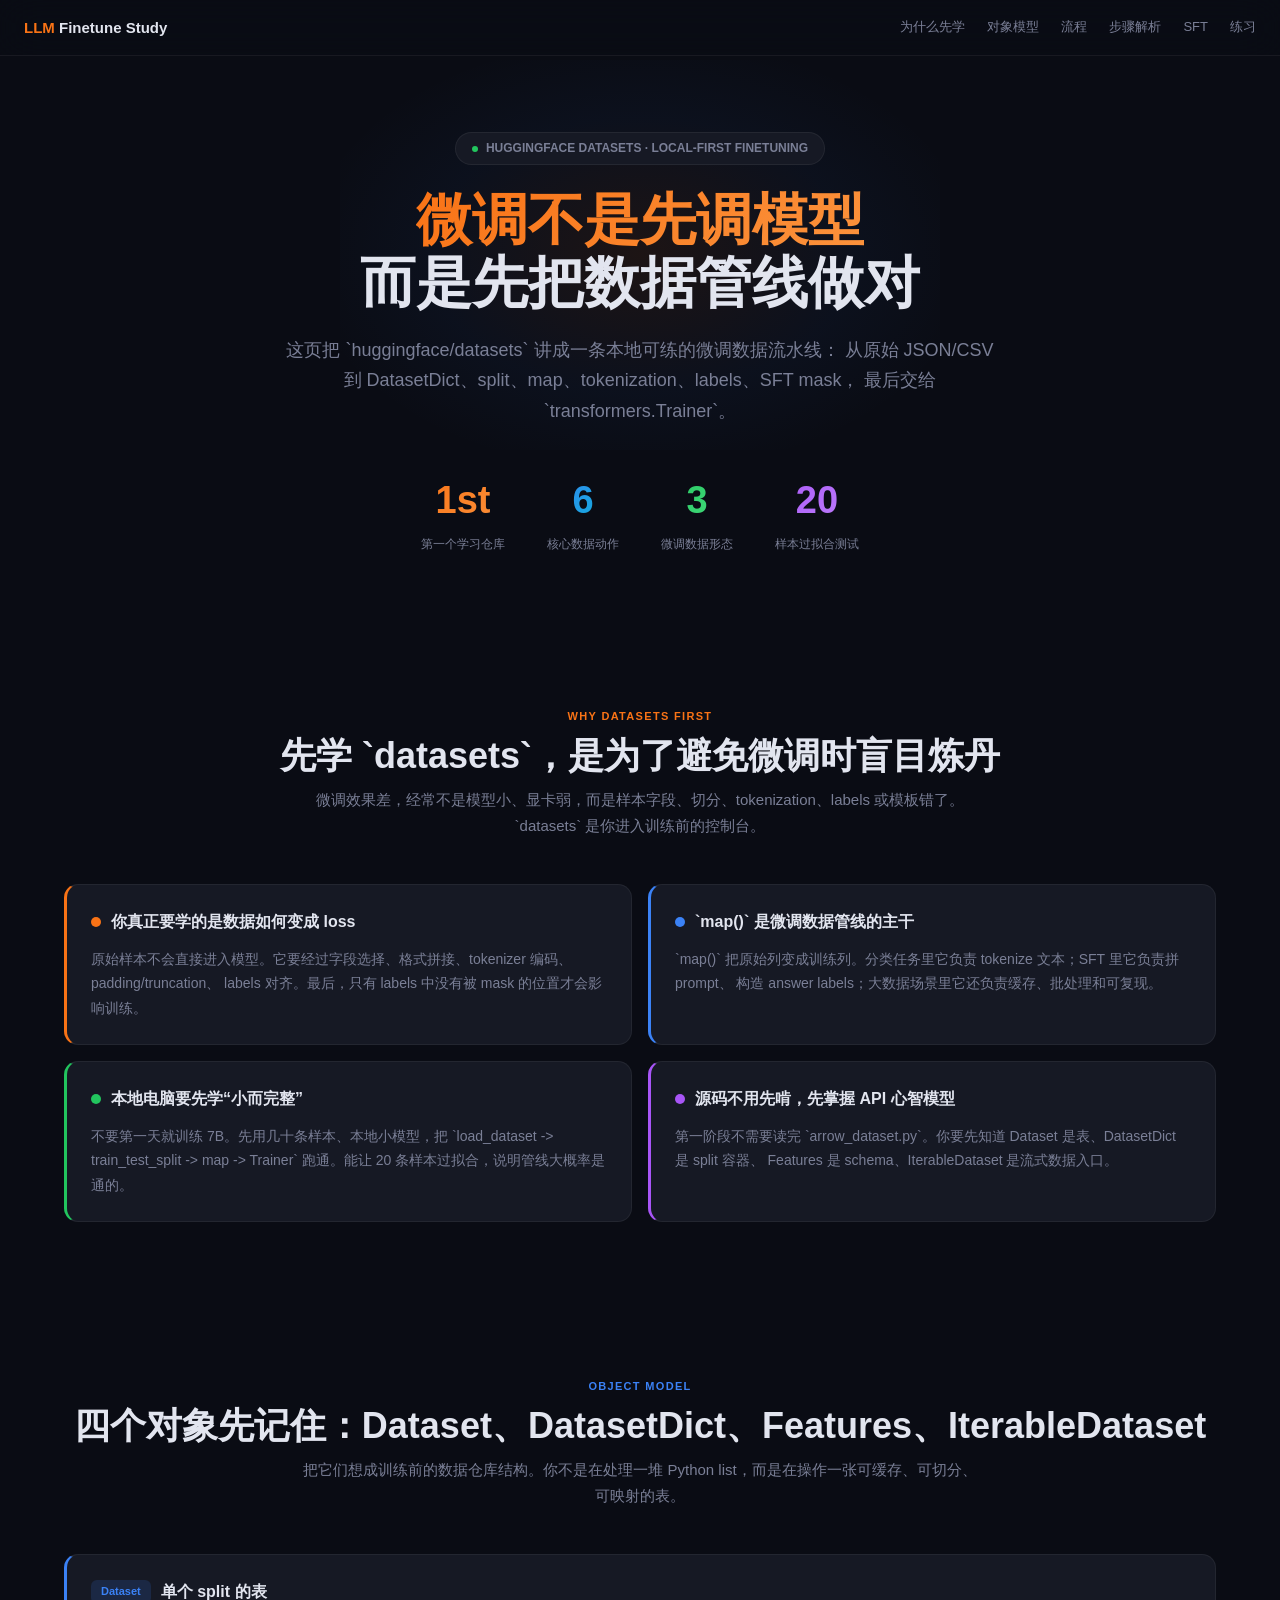
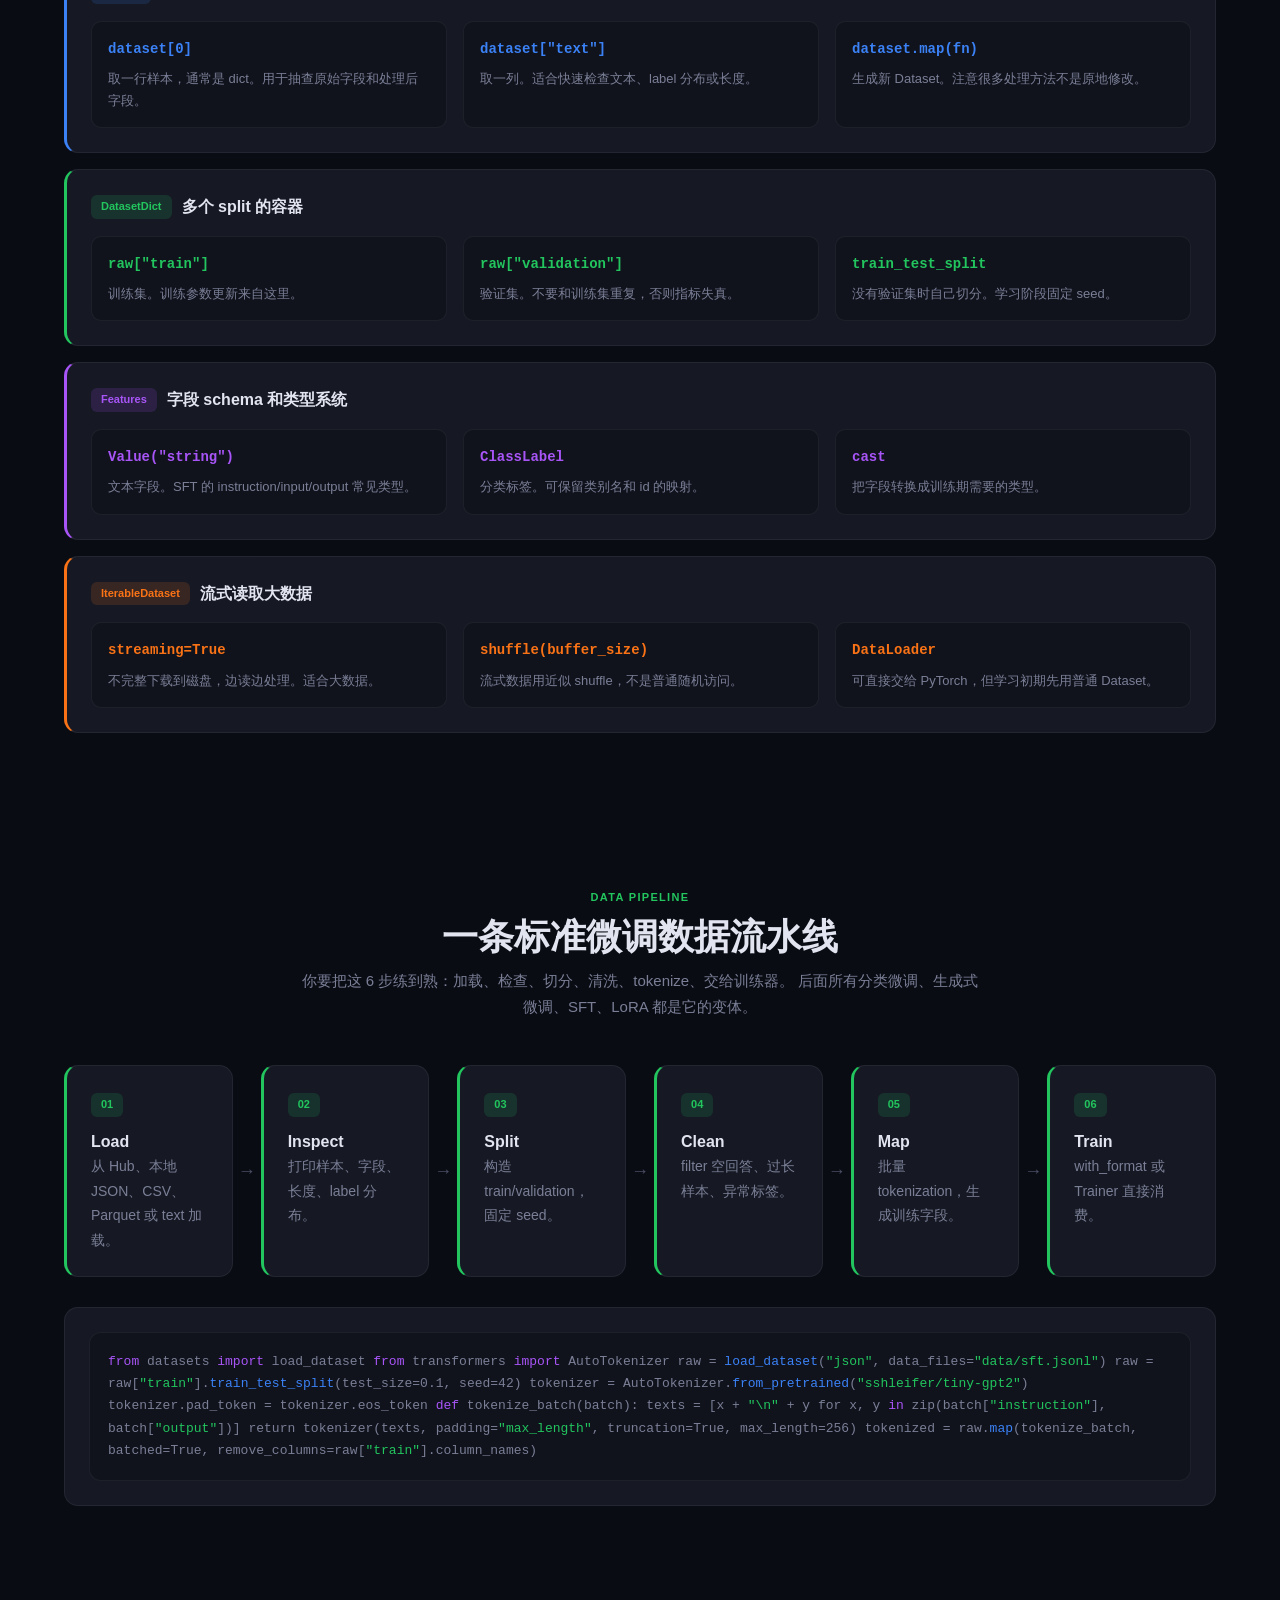
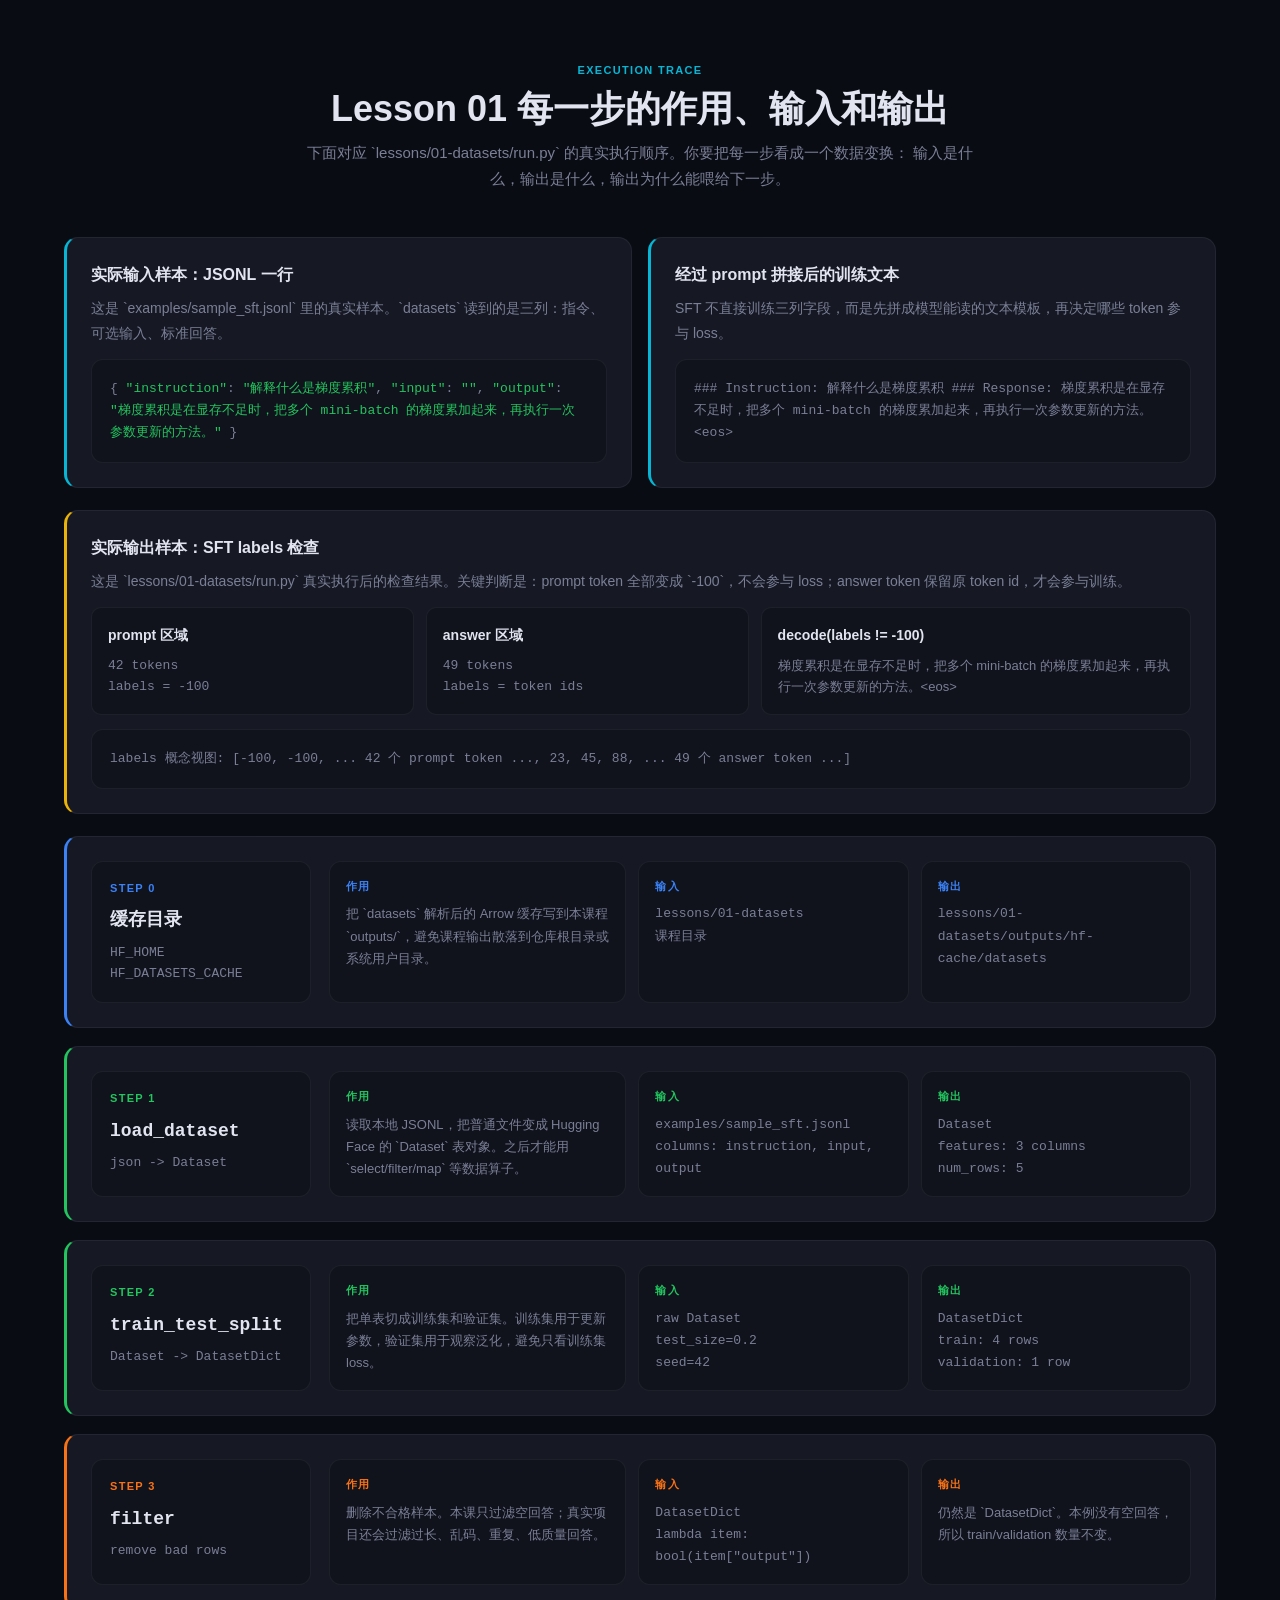
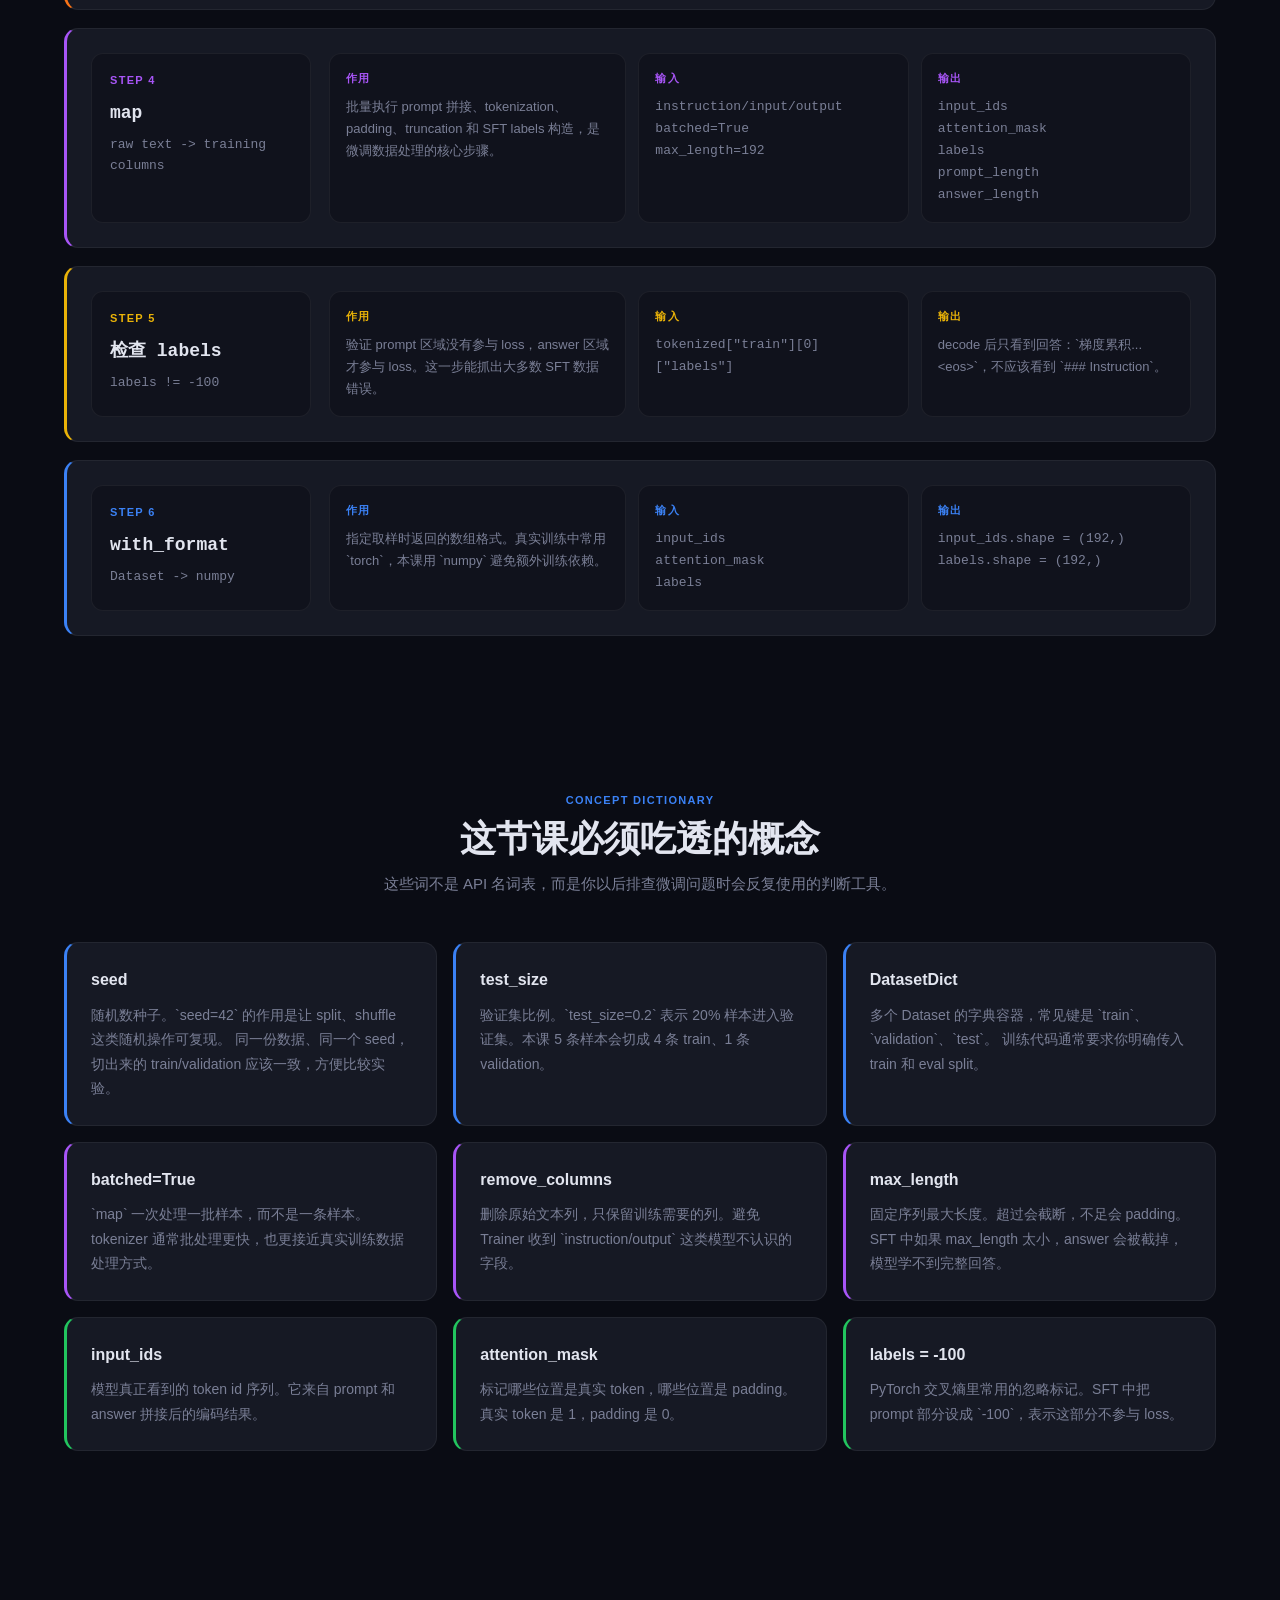
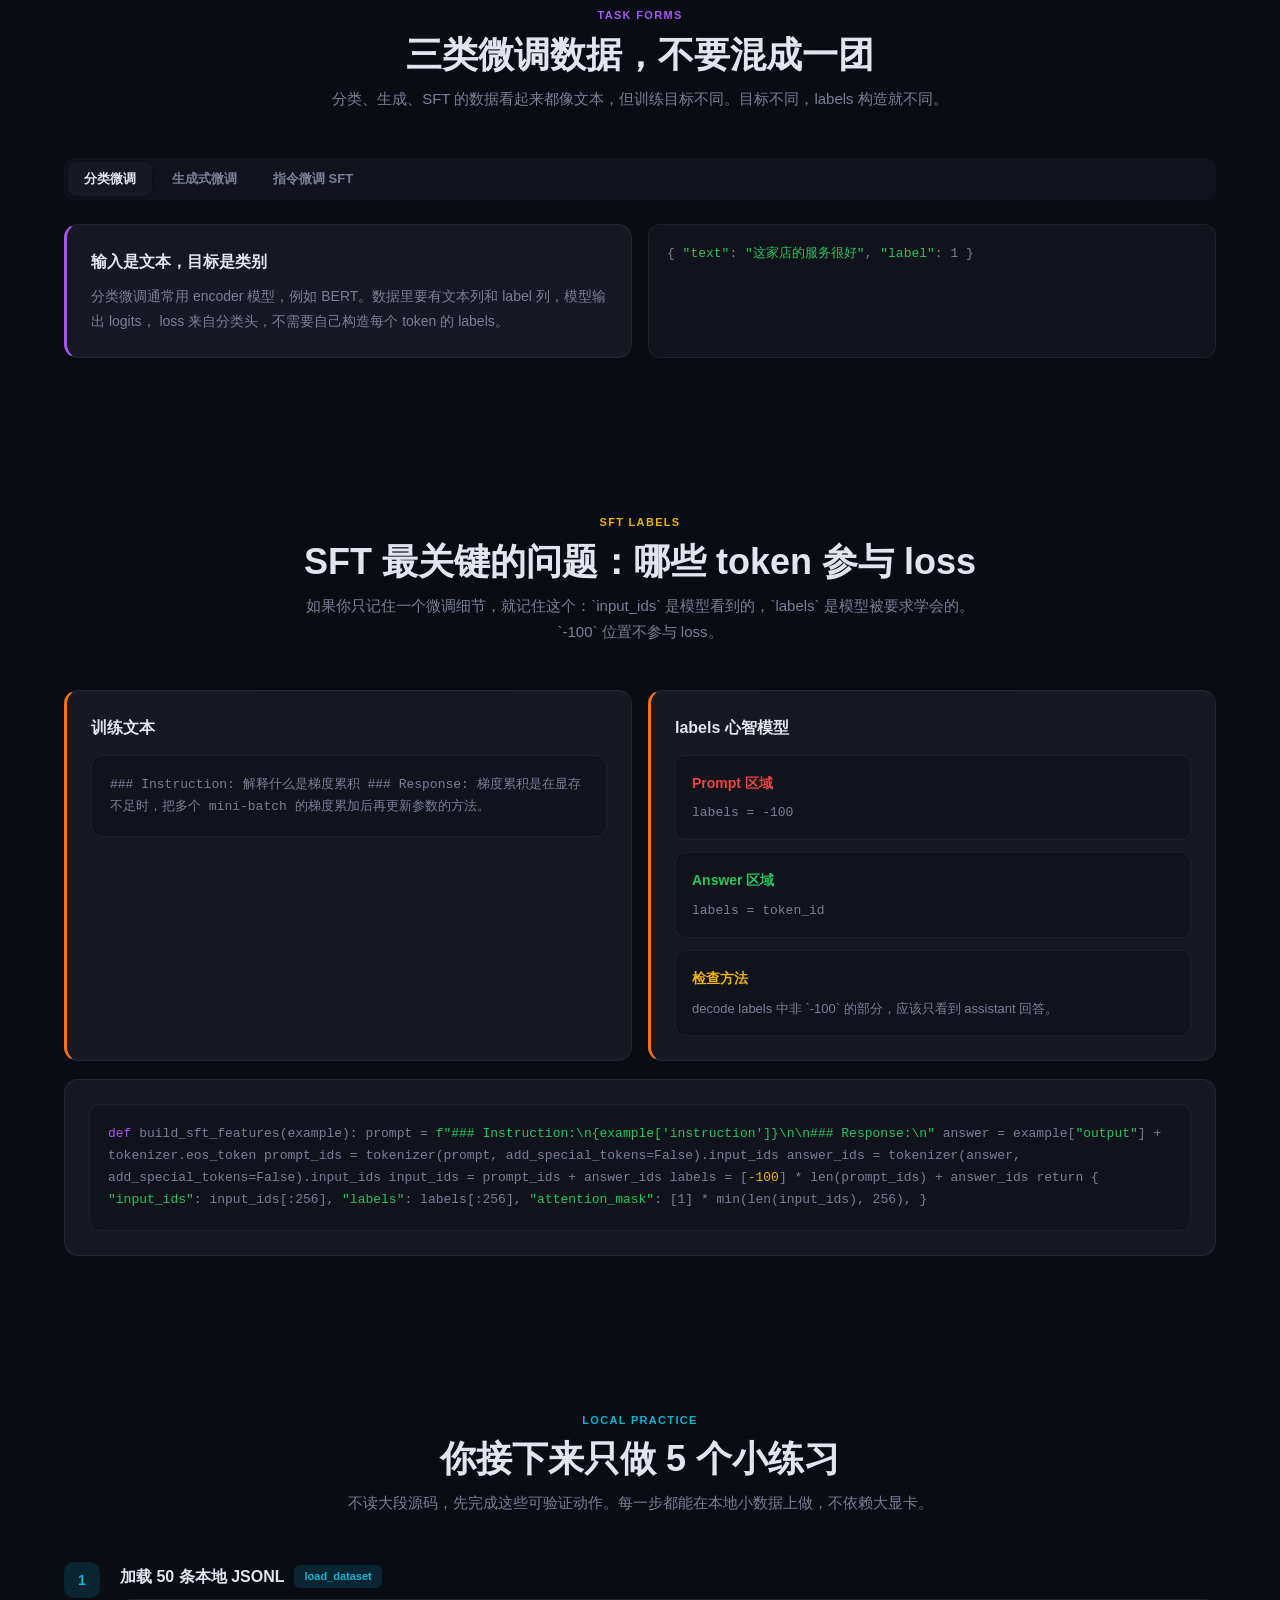
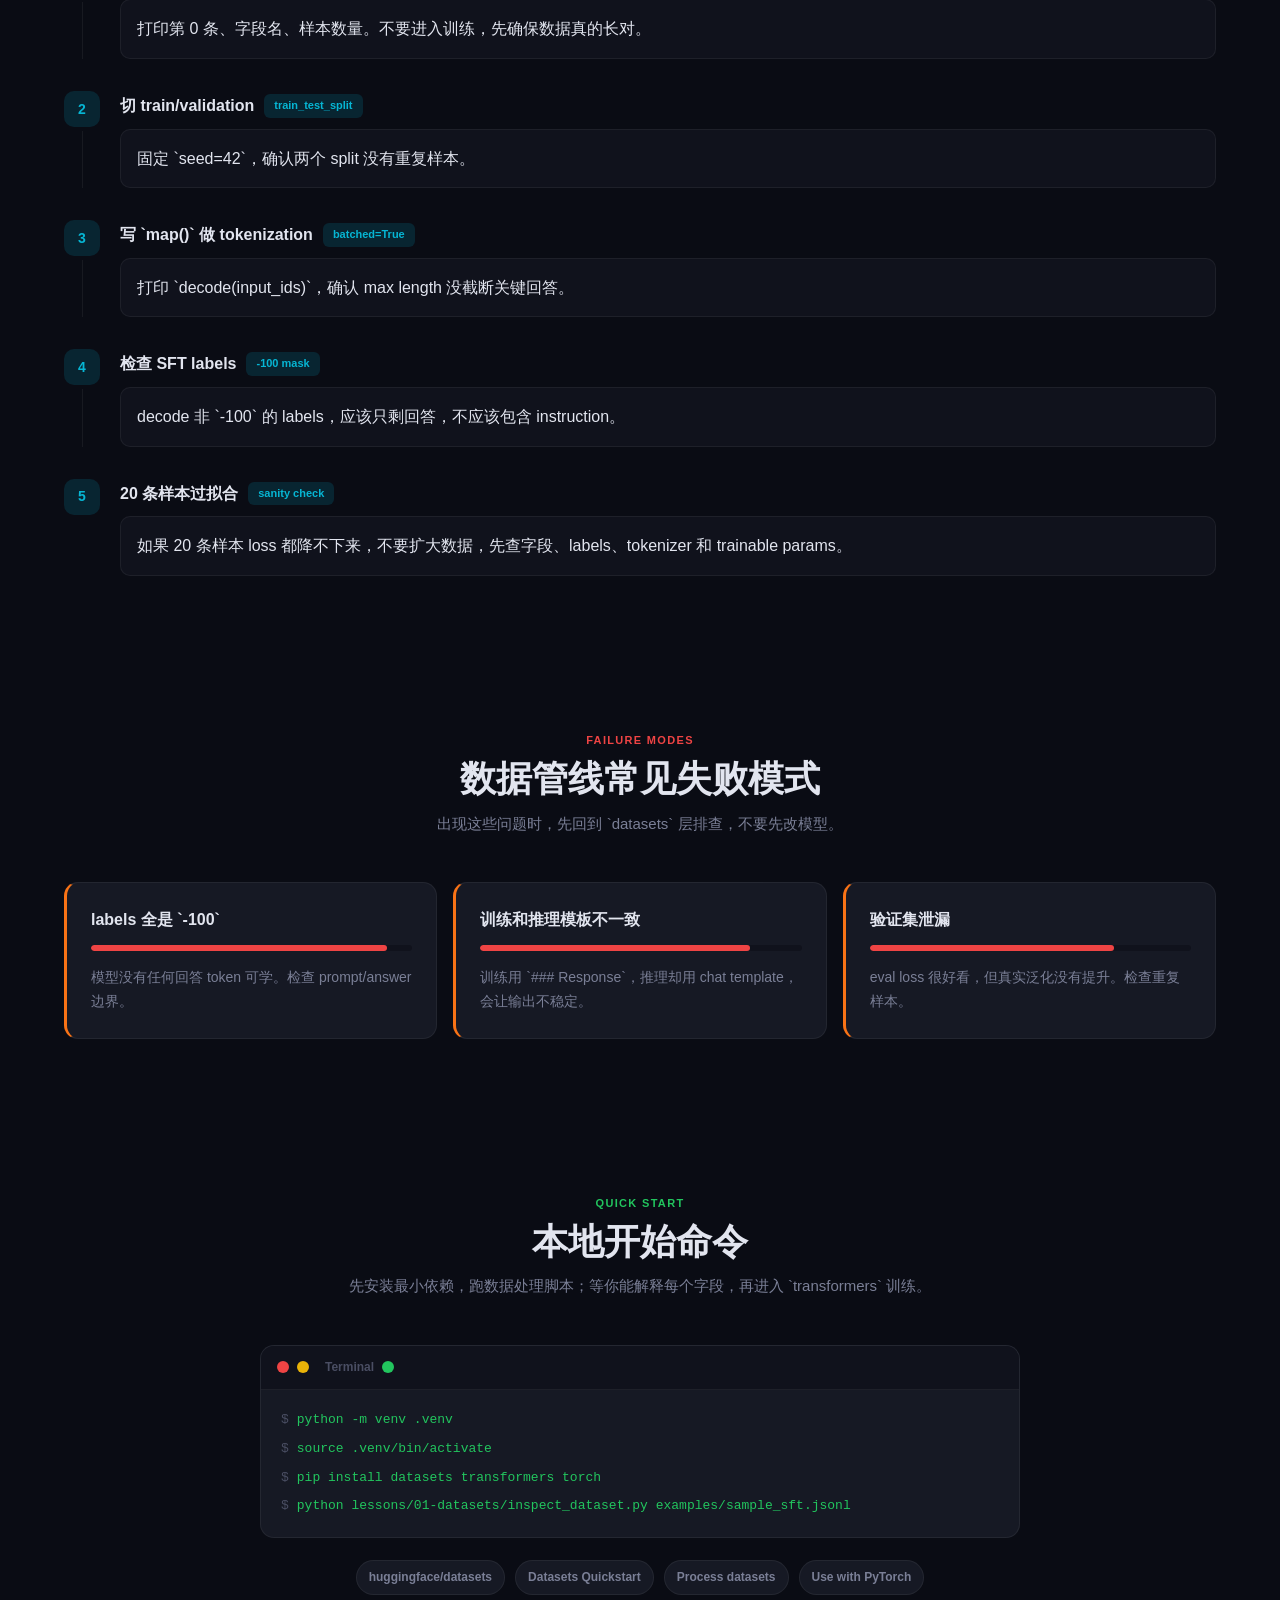
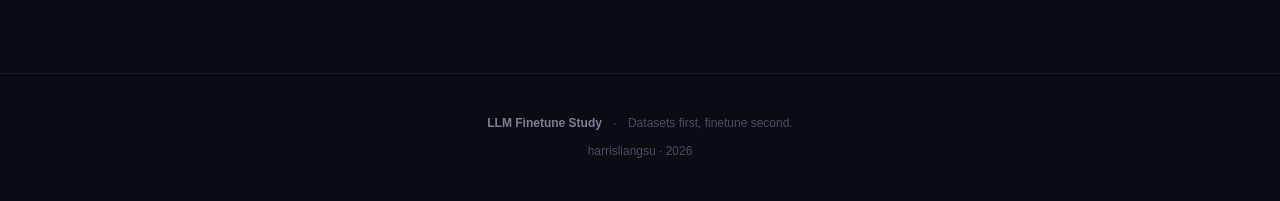
==== commit 1028d523: "Keep lesson outputs self contained" ====
--- a/lessons/01-datasets/index.html
+++ b/lessons/01-datasets/index.html
@@ -969,15 +969,15 @@
           <div class="trace-content">
             <div class="trace-block">
               <div class="trace-block-label" style="color: var(--accent-blue);">作用</div>
-              <div class="trace-block-text">把 `datasets` 解析后的 Arrow 缓存写到仓库内 `.cache/`，避免写系统用户目录时因为权限失败。</div>
+              <div class="trace-block-text">把 `datasets` 解析后的 Arrow 缓存写到本课程 `outputs/`，避免课程输出散落到仓库根目录或系统用户目录。</div>
             </div>
             <div class="trace-block">
               <div class="trace-block-label" style="color: var(--accent-blue);">输入</div>
-              <div class="trace-block-text mono">项目根目录<br />/Users/liangsu/dev/repo/llm-finetune-study</div>
+              <div class="trace-block-text mono">lessons/01-datasets<br />课程目录</div>
             </div>
             <div class="trace-block">
               <div class="trace-block-label" style="color: var(--accent-blue);">输出</div>
-              <div class="trace-block-text mono">.cache/huggingface/datasets</div>
+              <div class="trace-block-text mono">lessons/01-datasets/outputs/hf-cache/datasets</div>
             </div>
           </div>
         </div>
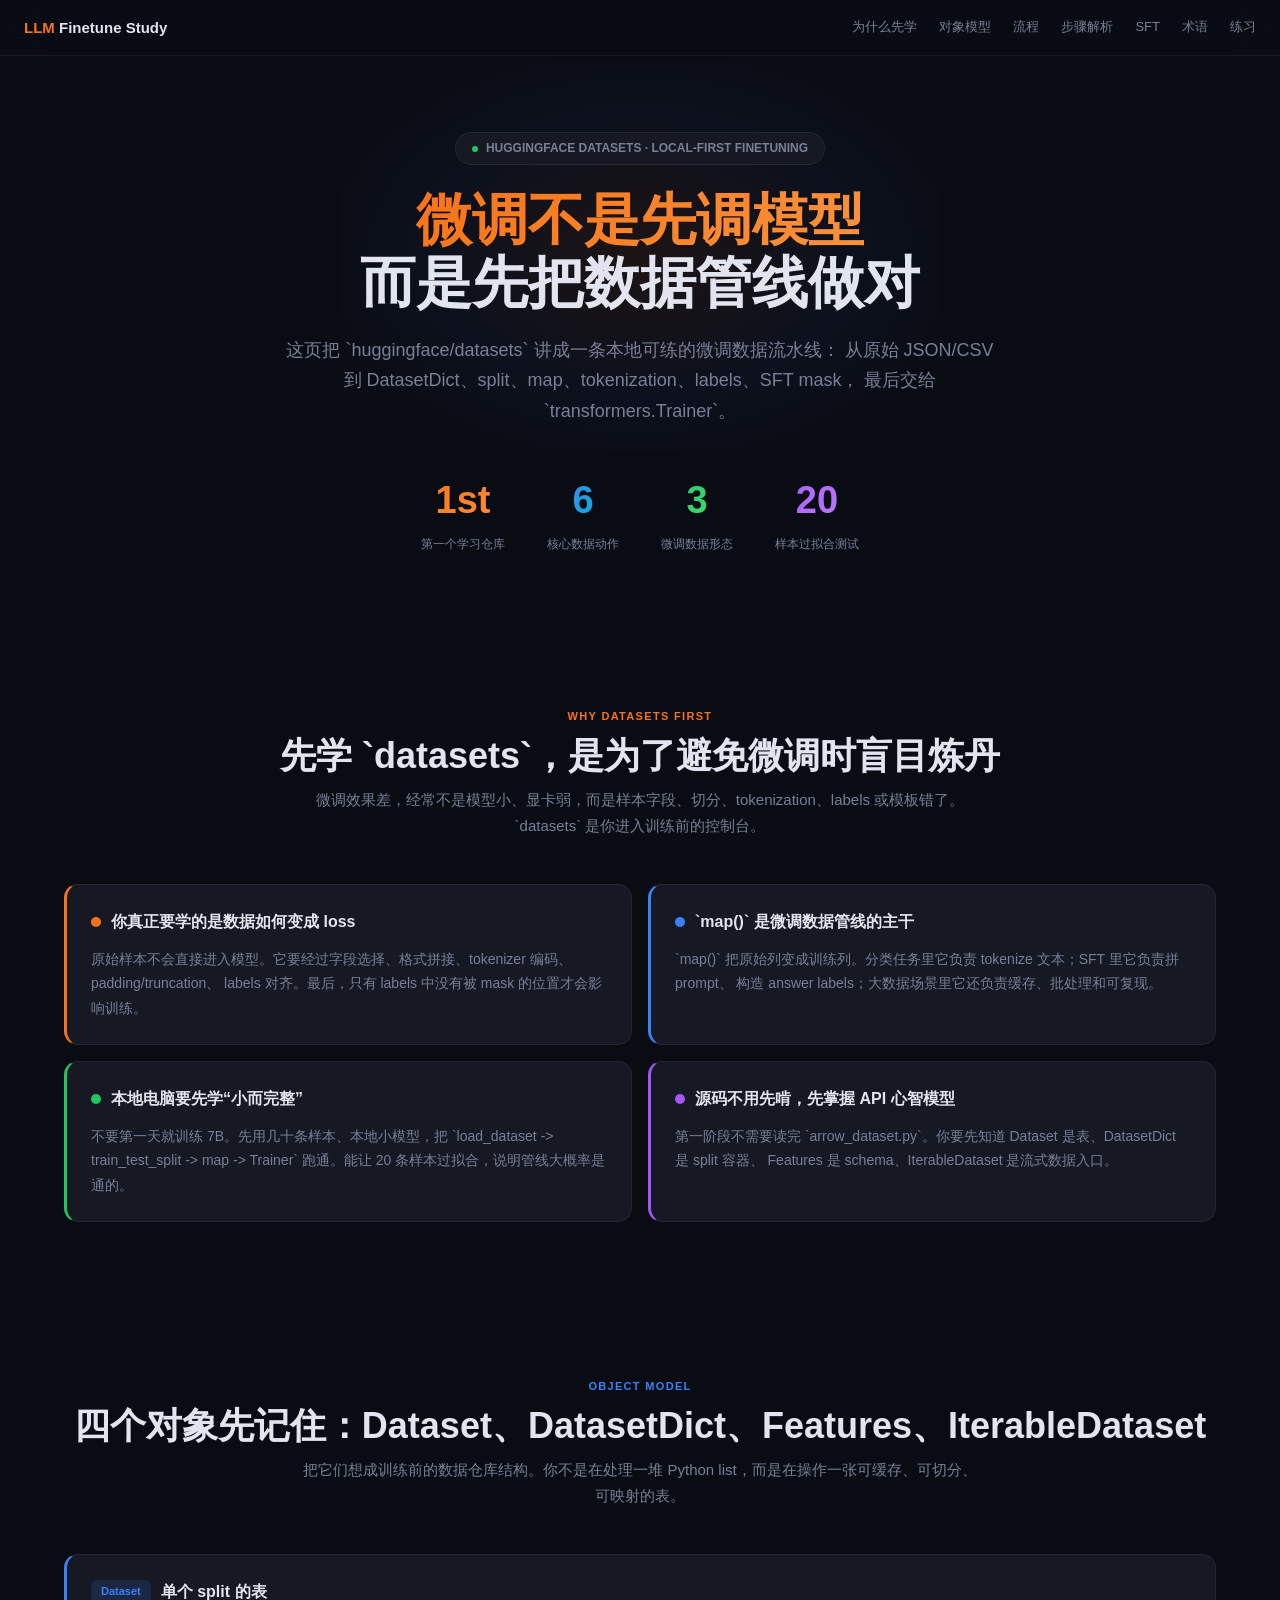
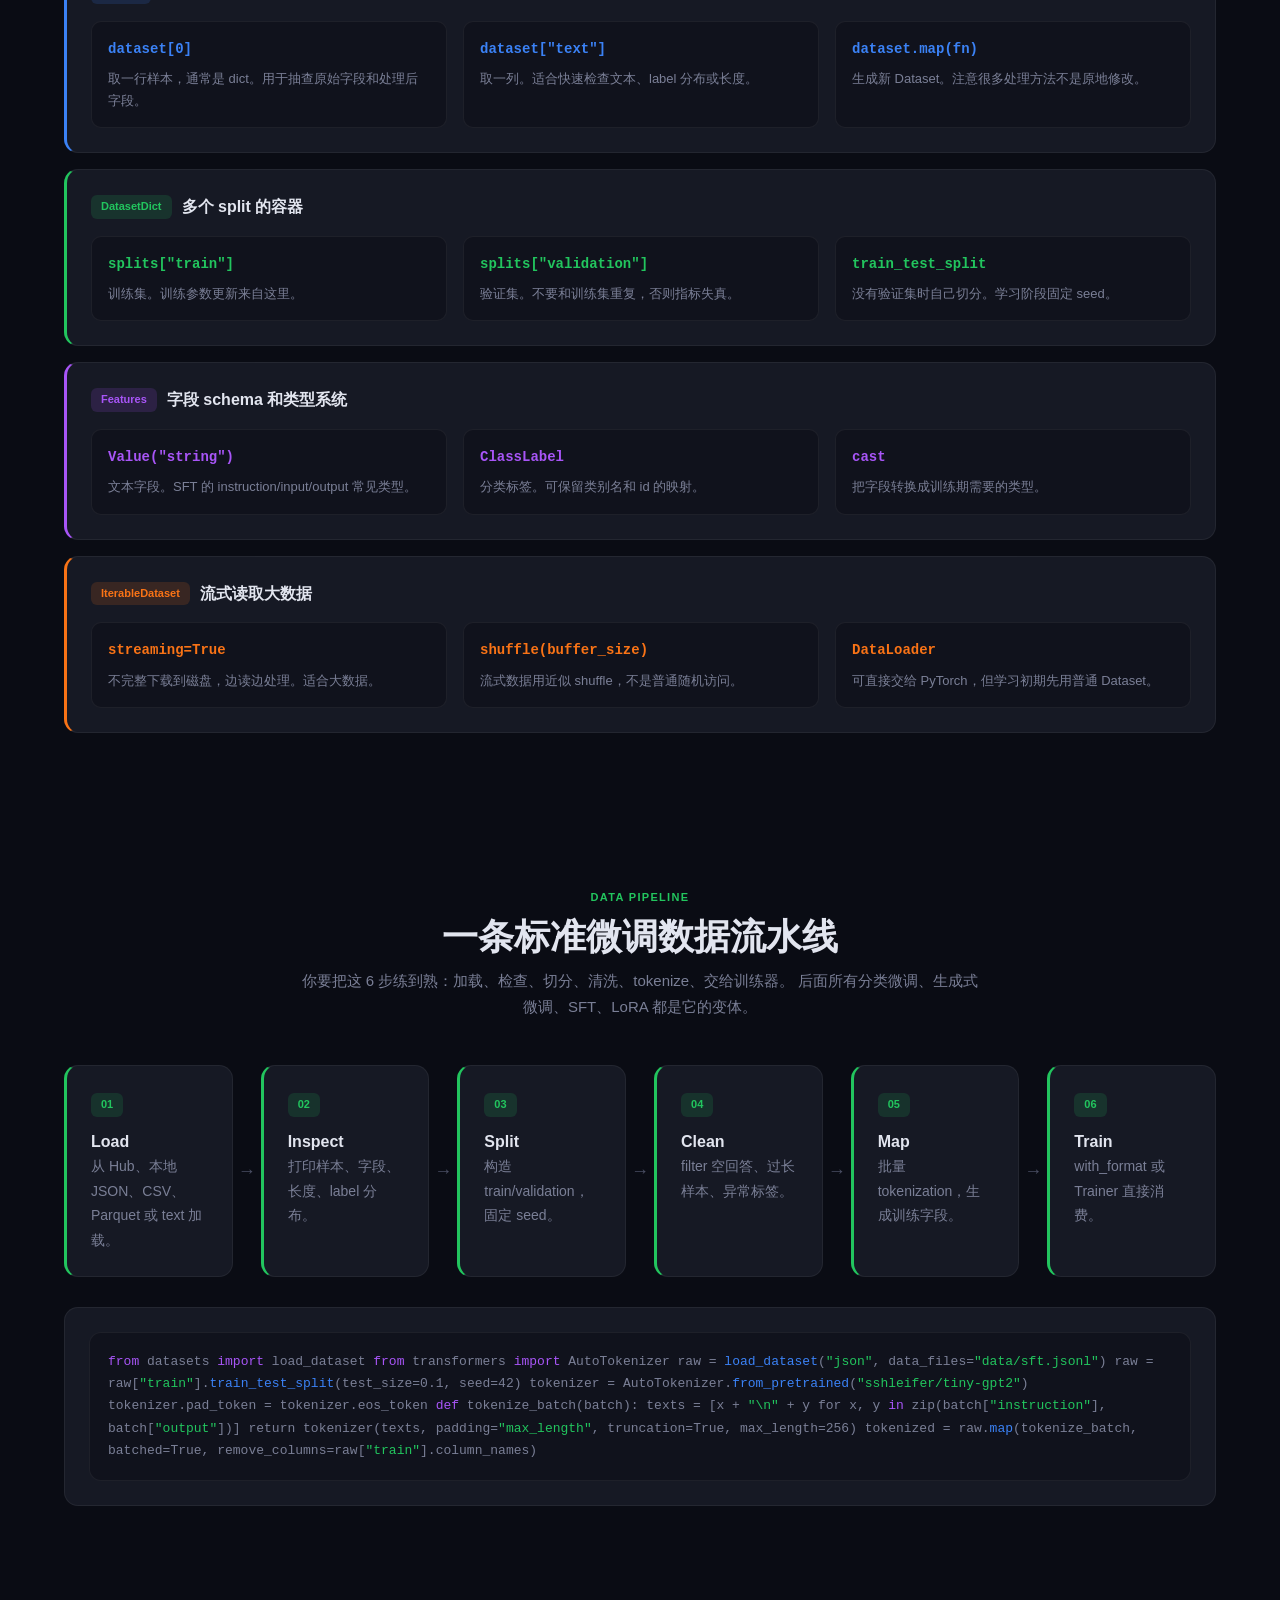
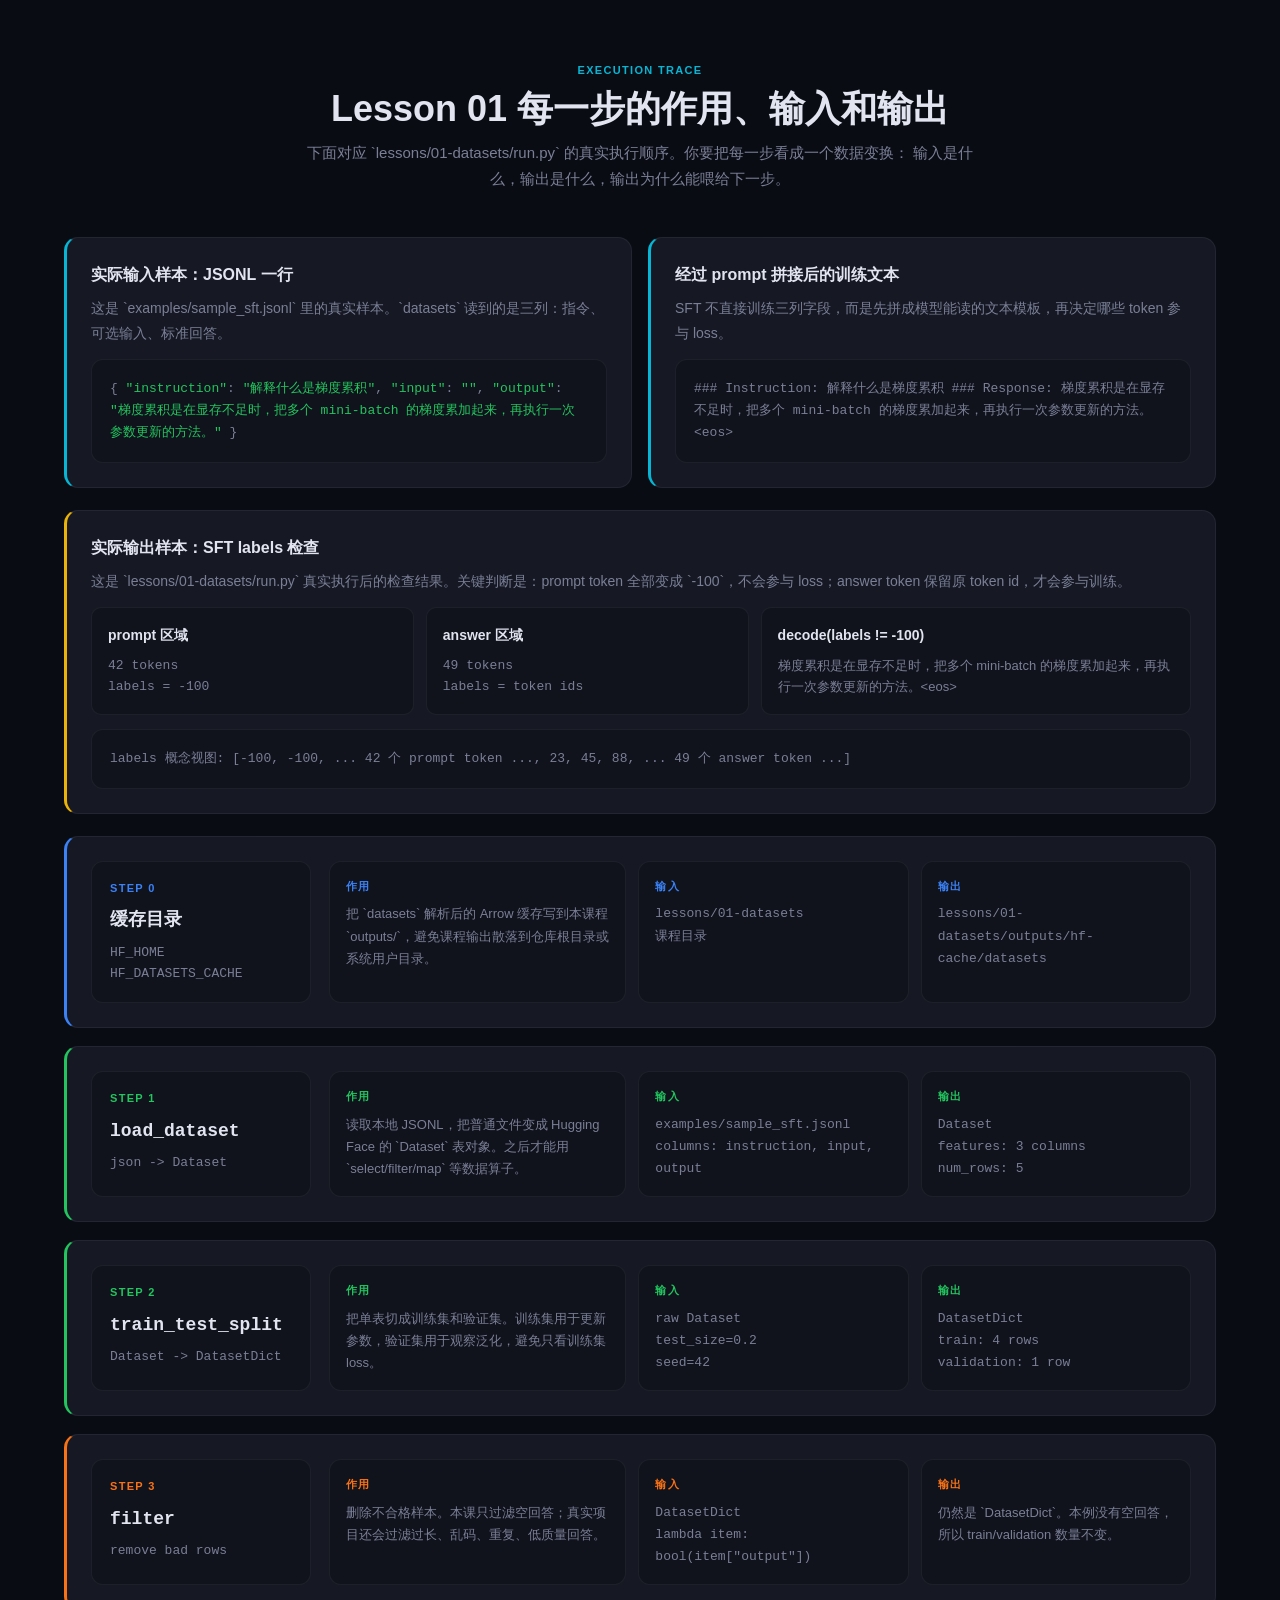
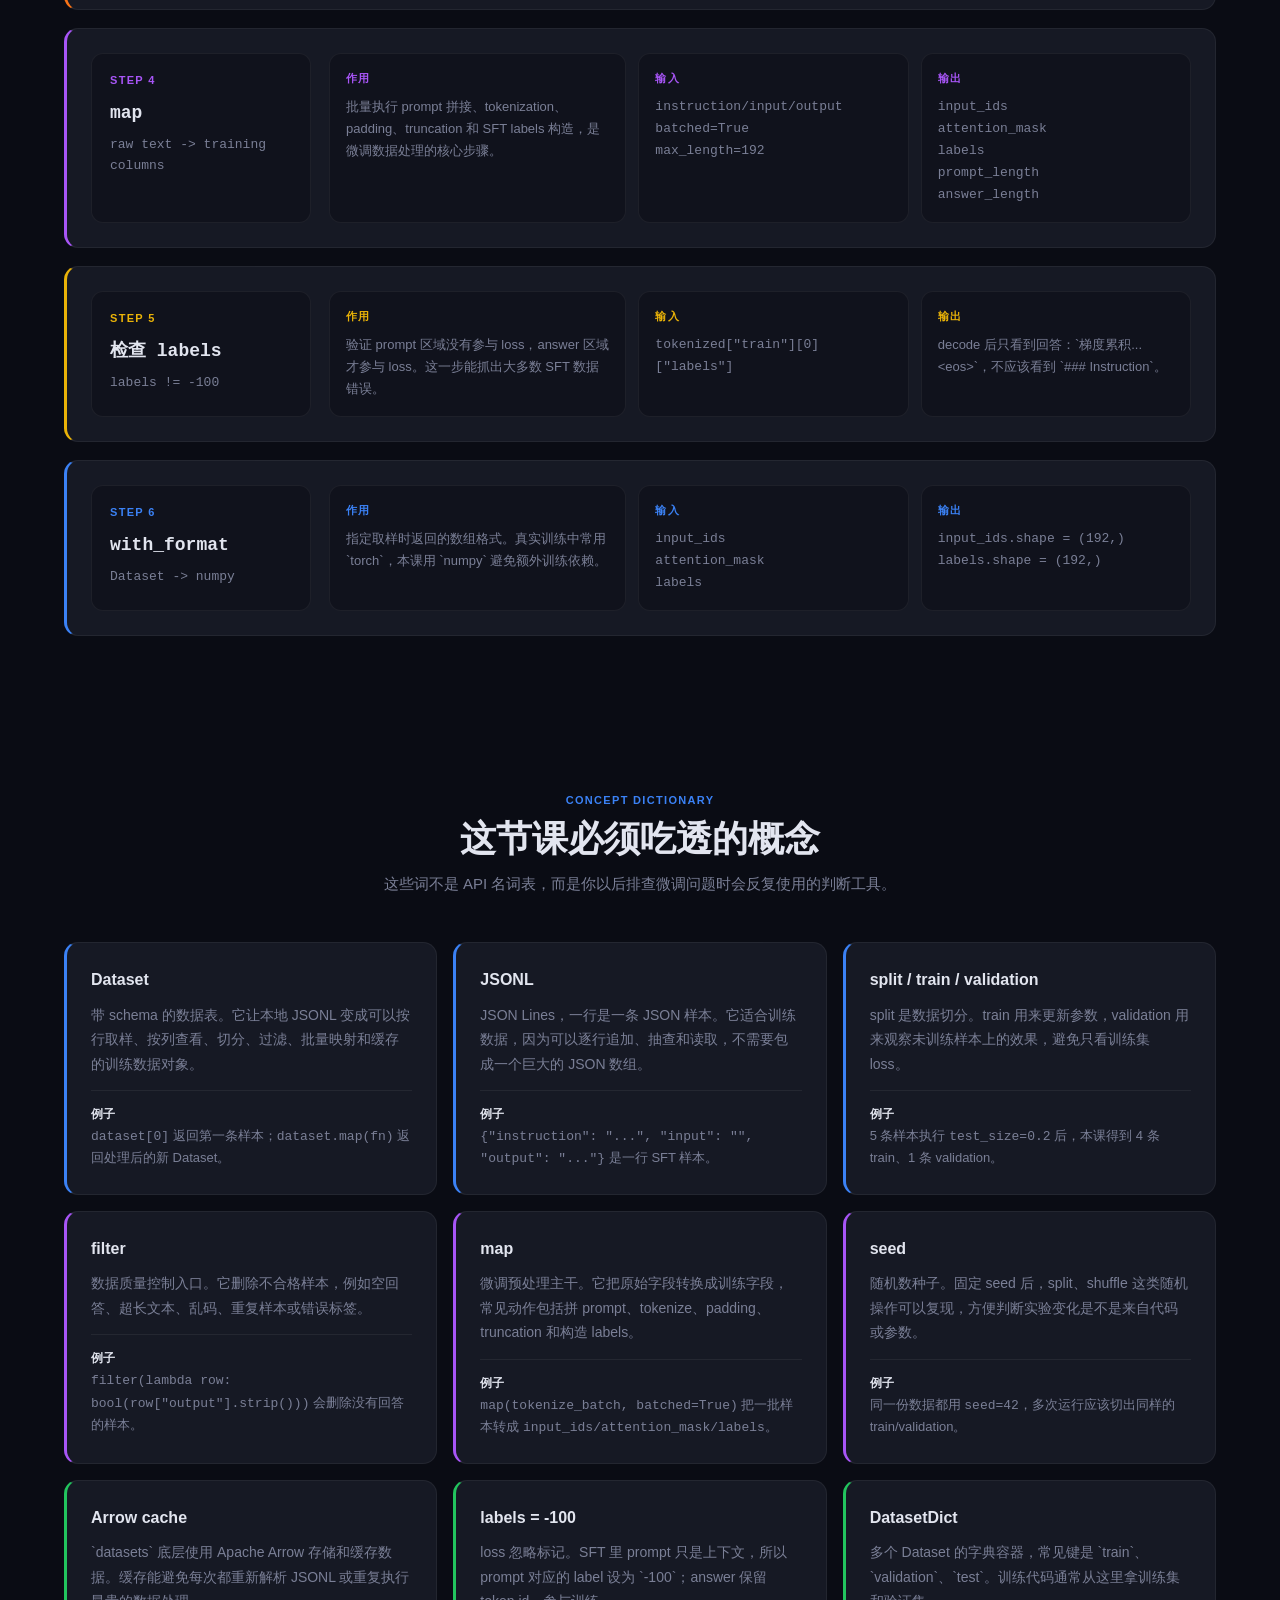
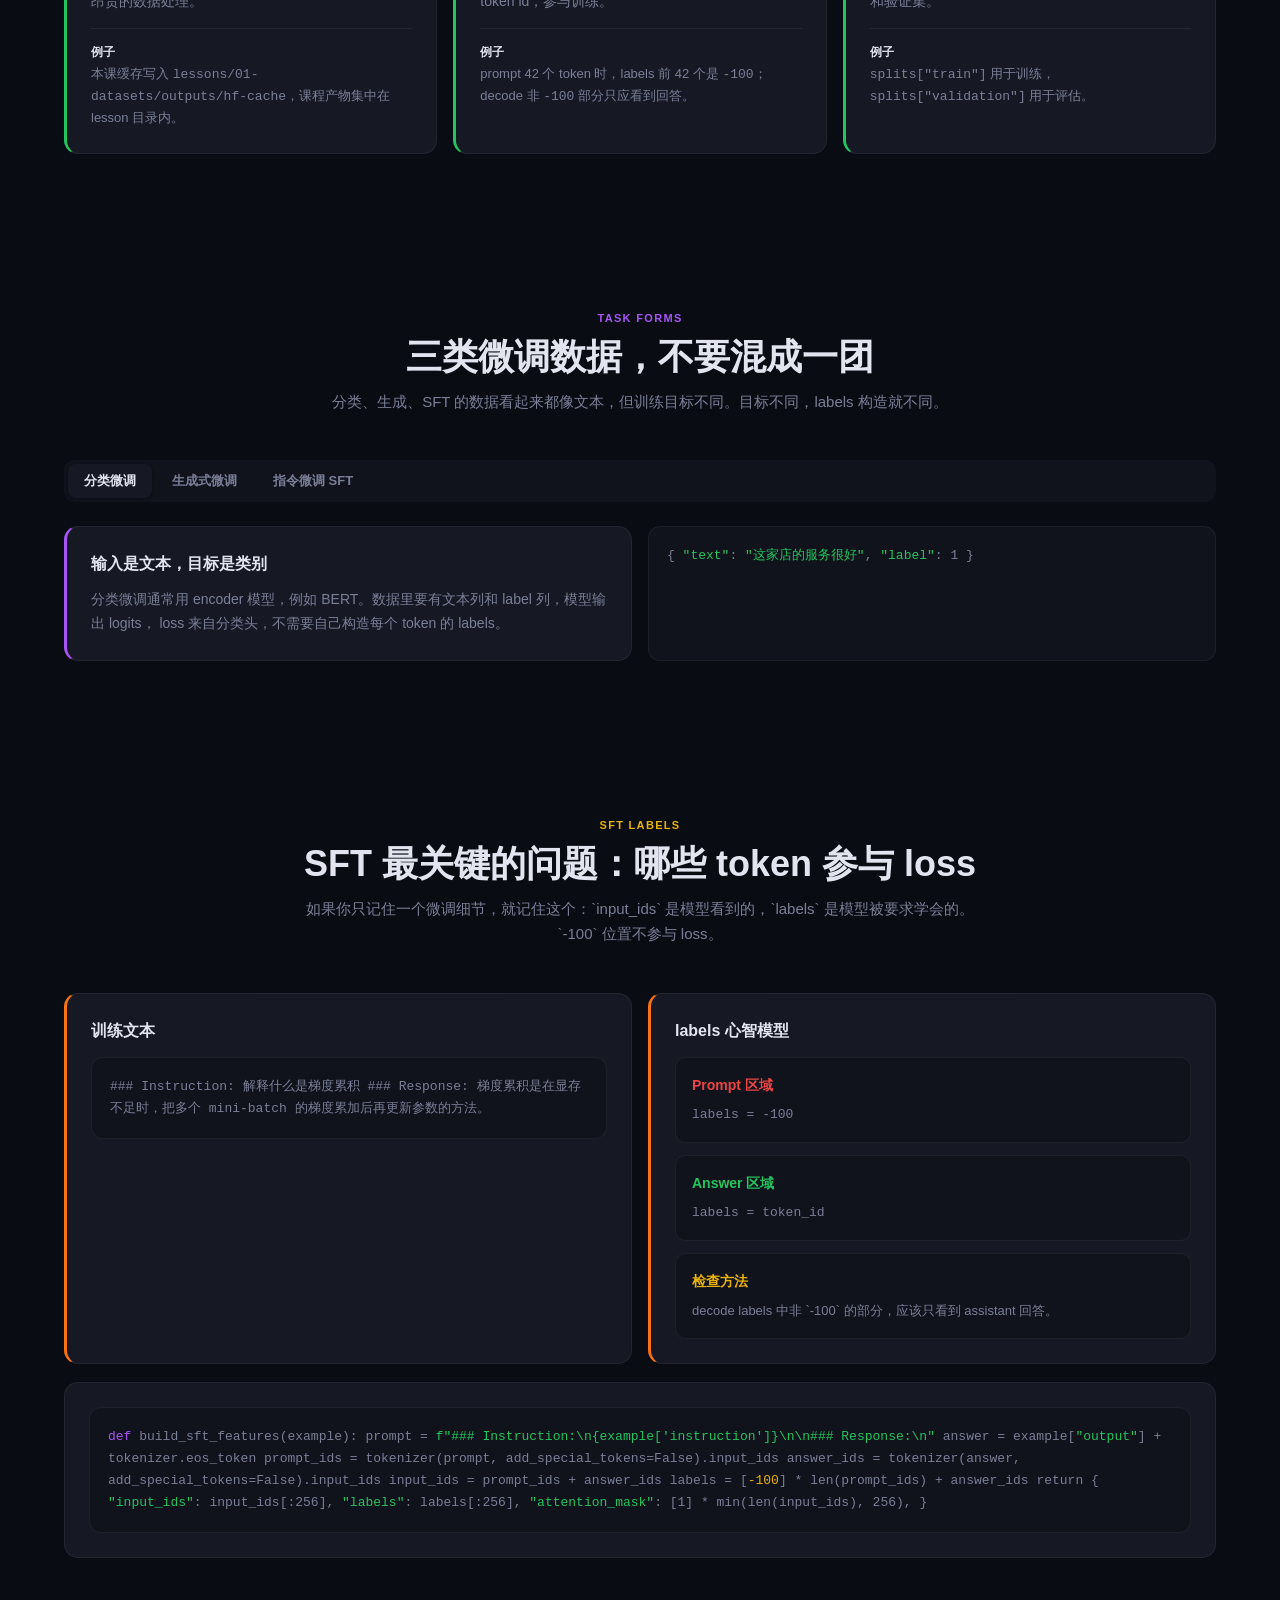
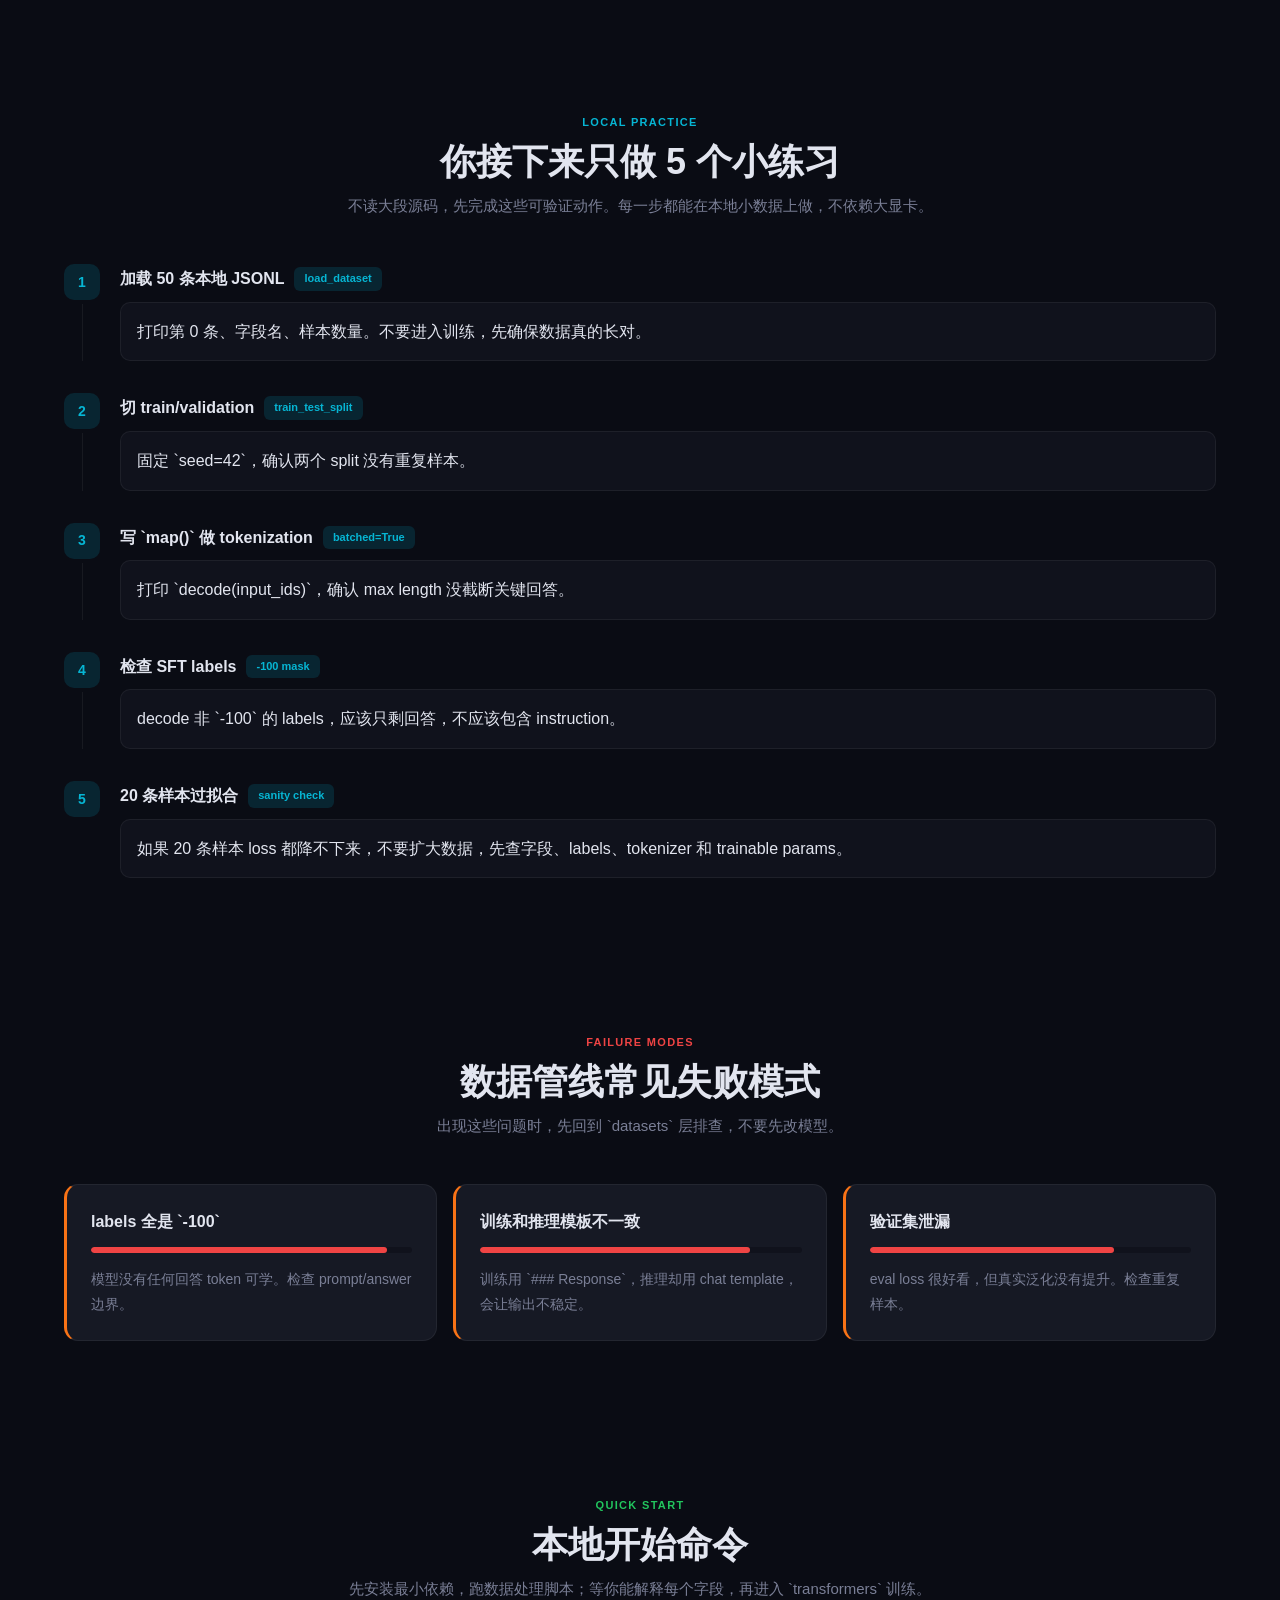
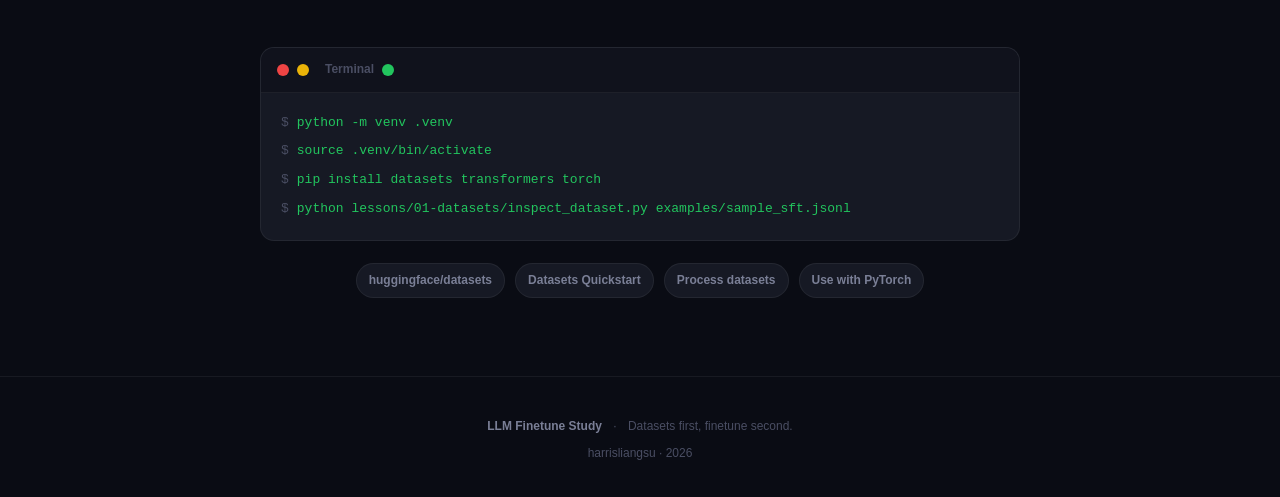
==== commit 65f08075: "Add glossary examples to lessons" ====
--- a/lessons/01-datasets/index.html
+++ b/lessons/01-datasets/index.html
@@ -416,6 +416,20 @@
       line-height: 1.75;
     }
 
+    .term-example {
+      margin-top: 14px;
+      padding-top: 12px;
+      border-top: 1px solid var(--border);
+      color: var(--text-secondary);
+      font-size: 13px;
+      line-height: 1.65;
+    }
+
+    .term-example strong {
+      color: var(--text-primary);
+      font-size: 12px;
+    }
+
     .flow-container {
       display: flex;
       align-items: stretch;
@@ -642,6 +656,7 @@
       <a href="#pipeline">流程</a>
       <a href="#execution">步骤解析</a>
       <a href="#sft">SFT</a>
+      <a href="#terms">术语</a>
       <a href="#practice">练习</a>
     </div>
   </nav>
@@ -776,11 +791,11 @@
           </div>
           <div class="grid-3">
             <div class="surface">
-              <div class="surface-title mono" style="color: var(--accent-green);">raw["train"]</div>
+              <div class="surface-title mono" style="color: var(--accent-green);">splits["train"]</div>
               <div class="surface-body">训练集。训练参数更新来自这里。</div>
             </div>
             <div class="surface">
-              <div class="surface-title mono" style="color: var(--accent-green);">raw["validation"]</div>
+              <div class="surface-title mono" style="color: var(--accent-green);">splits["validation"]</div>
               <div class="surface-body">验证集。不要和训练集重复，否则指标失真。</div>
             </div>
             <div class="surface">
@@ -1116,7 +1131,7 @@
       </div>
     </section>
 
-    <section class="section">
+    <section class="section" id="terms">
       <div class="section-header-center">
         <div class="section-label" style="color: var(--accent-blue);">CONCEPT DICTIONARY</div>
         <h2 class="section-title">这节课必须吃透的概念</h2>
@@ -1127,60 +1142,67 @@
 
       <div class="grid-3">
         <div class="card card-rail-blue">
+          <div class="card-title">Dataset</div>
+          <p class="card-body" style="margin-top: 10px;">
+            带 schema 的数据表。它让本地 JSONL 变成可以按行取样、按列查看、切分、过滤、批量映射和缓存的训练数据对象。
+          </p>
+          <div class="term-example"><strong>例子</strong><br /><span class="mono">dataset[0]</span> 返回第一条样本；<span class="mono">dataset.map(fn)</span> 返回处理后的新 Dataset。</div>
+        </div>
+        <div class="card card-rail-blue">
+          <div class="card-title">JSONL</div>
+          <p class="card-body" style="margin-top: 10px;">
+            JSON Lines，一行是一条 JSON 样本。它适合训练数据，因为可以逐行追加、抽查和读取，不需要包成一个巨大的 JSON 数组。
+          </p>
+          <div class="term-example"><strong>例子</strong><br /><span class="mono">{"instruction": "...", "input": "", "output": "..."}</span> 是一行 SFT 样本。</div>
+        </div>
+        <div class="card card-rail-blue">
+          <div class="card-title">split / train / validation</div>
+          <p class="card-body" style="margin-top: 10px;">
+            split 是数据切分。train 用来更新参数，validation 用来观察未训练样本上的效果，避免只看训练集 loss。
+          </p>
+          <div class="term-example"><strong>例子</strong><br />5 条样本执行 <span class="mono">test_size=0.2</span> 后，本课得到 4 条 train、1 条 validation。</div>
+        </div>
+        <div class="card card-rail-purple">
+          <div class="card-title">filter</div>
+          <p class="card-body" style="margin-top: 10px;">
+            数据质量控制入口。它删除不合格样本，例如空回答、超长文本、乱码、重复样本或错误标签。
+          </p>
+          <div class="term-example"><strong>例子</strong><br /><span class="mono">filter(lambda row: bool(row["output"].strip()))</span> 会删除没有回答的样本。</div>
+        </div>
+        <div class="card card-rail-purple">
+          <div class="card-title">map</div>
+          <p class="card-body" style="margin-top: 10px;">
+            微调预处理主干。它把原始字段转换成训练字段，常见动作包括拼 prompt、tokenize、padding、truncation 和构造 labels。
+          </p>
+          <div class="term-example"><strong>例子</strong><br /><span class="mono">map(tokenize_batch, batched=True)</span> 把一批样本转成 <span class="mono">input_ids/attention_mask/labels</span>。</div>
+        </div>
+        <div class="card card-rail-purple">
           <div class="card-title">seed</div>
           <p class="card-body" style="margin-top: 10px;">
-            随机数种子。`seed=42` 的作用是让 split、shuffle 这类随机操作可复现。
-            同一份数据、同一个 seed，切出来的 train/validation 应该一致，方便比较实验。
+            随机数种子。固定 seed 后，split、shuffle 这类随机操作可以复现，方便判断实验变化是不是来自代码或参数。
           </p>
-        </div>
-        <div class="card card-rail-blue">
-          <div class="card-title">test_size</div>
+          <div class="term-example"><strong>例子</strong><br />同一份数据都用 <span class="mono">seed=42</span>，多次运行应该切出同样的 train/validation。</div>
+        </div>
+        <div class="card card-rail-green">
+          <div class="card-title">Arrow cache</div>
           <p class="card-body" style="margin-top: 10px;">
-            验证集比例。`test_size=0.2` 表示 20% 样本进入验证集。本课 5 条样本会切成 4 条 train、1 条 validation。
+            `datasets` 底层使用 Apache Arrow 存储和缓存数据。缓存能避免每次都重新解析 JSONL 或重复执行昂贵的数据处理。
           </p>
-        </div>
-        <div class="card card-rail-blue">
-          <div class="card-title">DatasetDict</div>
-          <p class="card-body" style="margin-top: 10px;">
-            多个 Dataset 的字典容器，常见键是 `train`、`validation`、`test`。
-            训练代码通常要求你明确传入 train 和 eval split。
-          </p>
-        </div>
-        <div class="card card-rail-purple">
-          <div class="card-title">batched=True</div>
-          <p class="card-body" style="margin-top: 10px;">
-            `map` 一次处理一批样本，而不是一条样本。tokenizer 通常批处理更快，也更接近真实训练数据处理方式。
-          </p>
-        </div>
-        <div class="card card-rail-purple">
-          <div class="card-title">remove_columns</div>
-          <p class="card-body" style="margin-top: 10px;">
-            删除原始文本列，只保留训练需要的列。避免 Trainer 收到 `instruction/output` 这类模型不认识的字段。
-          </p>
-        </div>
-        <div class="card card-rail-purple">
-          <div class="card-title">max_length</div>
-          <p class="card-body" style="margin-top: 10px;">
-            固定序列最大长度。超过会截断，不足会 padding。SFT 中如果 max_length 太小，answer 会被截掉，模型学不到完整回答。
-          </p>
-        </div>
-        <div class="card card-rail-green">
-          <div class="card-title">input_ids</div>
-          <p class="card-body" style="margin-top: 10px;">
-            模型真正看到的 token id 序列。它来自 prompt 和 answer 拼接后的编码结果。
-          </p>
-        </div>
-        <div class="card card-rail-green">
-          <div class="card-title">attention_mask</div>
-          <p class="card-body" style="margin-top: 10px;">
-            标记哪些位置是真实 token，哪些位置是 padding。真实 token 是 1，padding 是 0。
-          </p>
+          <div class="term-example"><strong>例子</strong><br />本课缓存写入 <span class="mono">lessons/01-datasets/outputs/hf-cache</span>，课程产物集中在 lesson 目录内。</div>
         </div>
         <div class="card card-rail-green">
           <div class="card-title">labels = -100</div>
           <p class="card-body" style="margin-top: 10px;">
-            PyTorch 交叉熵里常用的忽略标记。SFT 中把 prompt 部分设成 `-100`，表示这部分不参与 loss。
+            loss 忽略标记。SFT 里 prompt 只是上下文，所以 prompt 对应的 label 设为 `-100`；answer 保留 token id，参与训练。
           </p>
+          <div class="term-example"><strong>例子</strong><br />prompt 42 个 token 时，labels 前 42 个是 <span class="mono">-100</span>；decode 非 <span class="mono">-100</span> 部分只应看到回答。</div>
+        </div>
+        <div class="card card-rail-green">
+          <div class="card-title">DatasetDict</div>
+          <p class="card-body" style="margin-top: 10px;">
+            多个 Dataset 的字典容器，常见键是 `train`、`validation`、`test`。训练代码通常从这里拿训练集和验证集。
+          </p>
+          <div class="term-example"><strong>例子</strong><br /><span class="mono">splits["train"]</span> 用于训练，<span class="mono">splits["validation"]</span> 用于评估。</div>
         </div>
       </div>
     </section>
